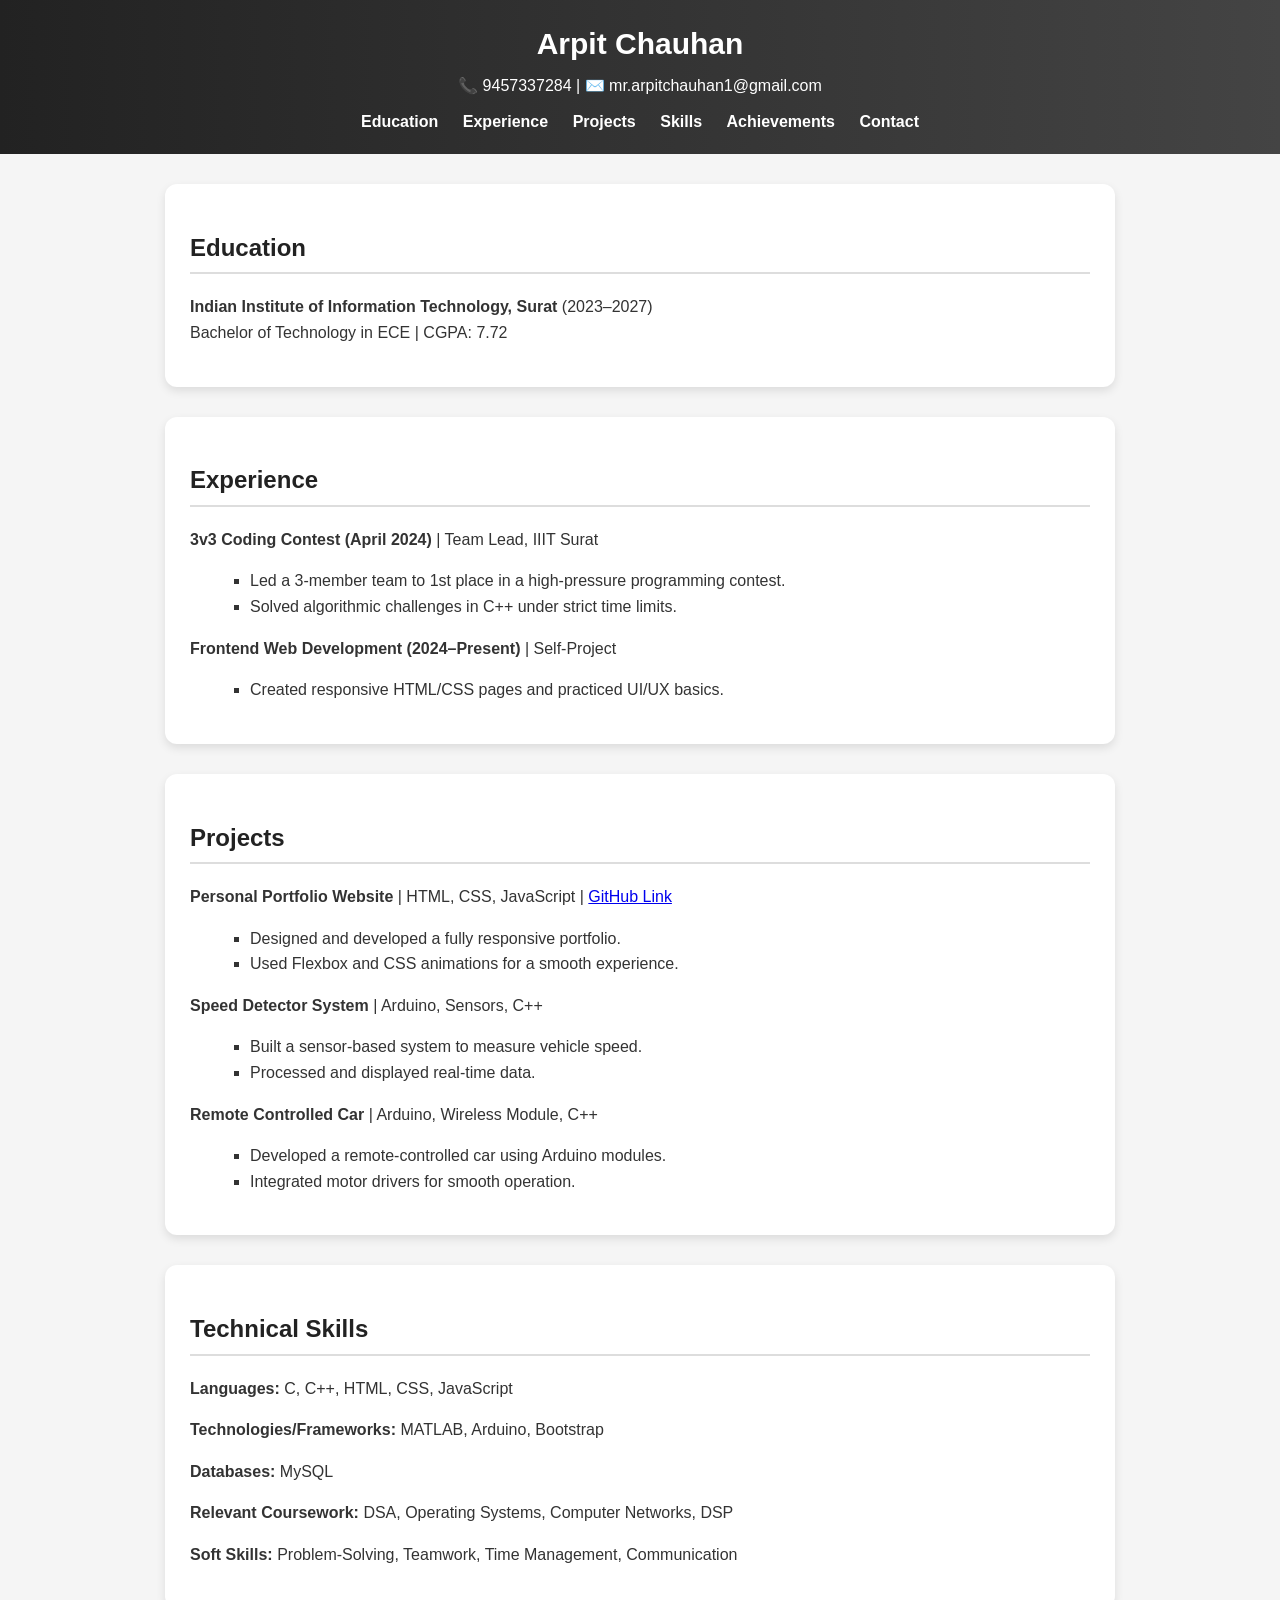
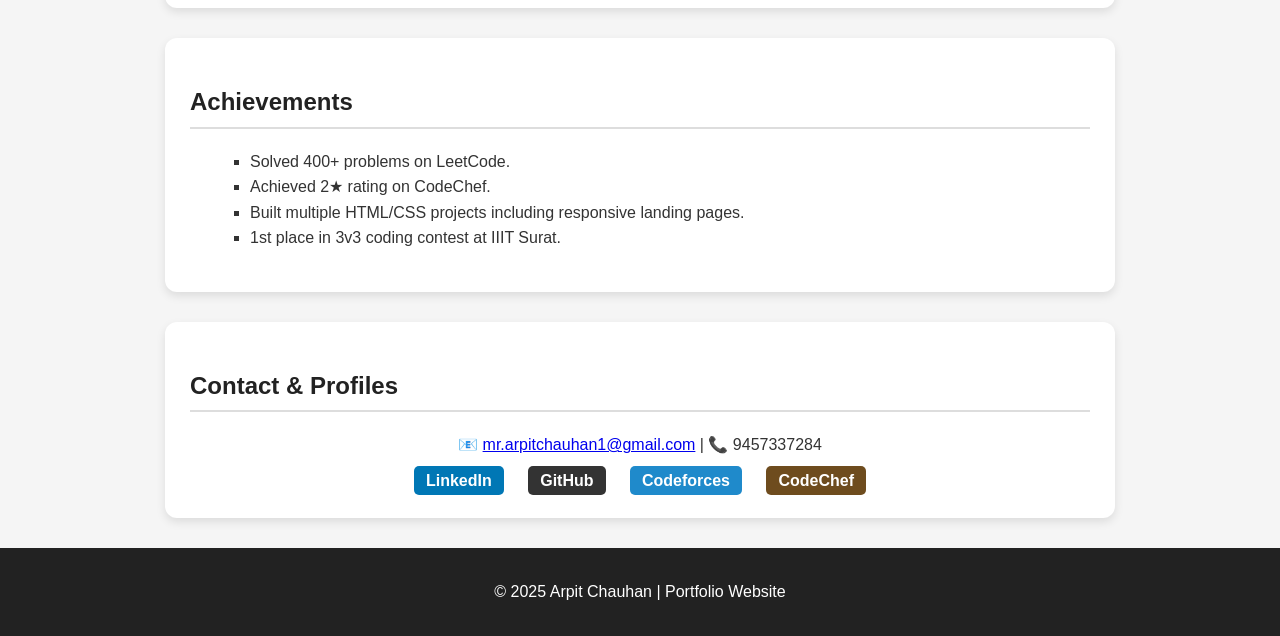
==== index.html @ c961c30a "Update and rename port.htm to index.html" ====
<!DOCTYPE html>
<html lang="en">
<head>
  <meta charset="UTF-8" />
  <meta name="viewport" content="width=device-width, initial-scale=1.0" />
  <title>Arpit Chauhan | Portfolio</title>
  <style>
    /* General */
    body {
      font-family: "Segoe UI", Arial, sans-serif;
      margin: 0;
      line-height: 1.6;
      background: #f5f5f5;
      color: #333;
      scroll-behavior: smooth;
    }
    h1, h2 {
      font-weight: bold;
    }

    /* Header */
    header {
      background: linear-gradient(90deg, #222, #444);
      color: #fff;
      padding: 20px;
      text-align: center;
      position: sticky;
      top: 0;
      z-index: 1000;
    }
    header h1 {
      margin: 0;
      font-size: 30px;
      animation: fadeInDown 1s ease-in-out;
    }
    header p {
      margin: 5px 0;
    }
    nav {
      margin-top: 10px;
    }
    nav a {
      color: #fff;
      margin: 0 10px;
      text-decoration: none;
      font-weight: bold;
      transition: color 0.3s, transform 0.3s;
    }
    nav a:hover {
      color: #ffd700;
      transform: scale(1.1);
    }

    /* Sections */
    section {
      max-width: 900px;
      margin: 30px auto;
      padding: 25px;
      background: #fff;
      border-radius: 12px;
      box-shadow: 0 4px 10px rgba(0,0,0,0.1);
      opacity: 0;
      transform: translateY(30px);
      animation: fadeUp 0.8s ease forwards;
    }
    section:nth-of-type(2) { animation-delay: 0.2s; }
    section:nth-of-type(3) { animation-delay: 0.4s; }
    section:nth-of-type(4) { animation-delay: 0.6s; }
    section:nth-of-type(5) { animation-delay: 0.8s; }
    section:nth-of-type(6) { animation-delay: 1s; }

    h2 {
      color: #222;
      border-bottom: 2px solid #ddd;
      padding-bottom: 5px;
    }
    ul {
      list-style-type: square;
      margin-left: 20px;
    }

    /* Contact & Social Links */
    .contact, .social {
      text-align: center;
      margin-top: 10px;
    }
    .social a {
      margin: 0 10px;
      padding: 6px 12px;
      color: #fff;
      background: #0077b5;
      border-radius: 5px;
      text-decoration: none;
      font-weight: bold;
      transition: background 0.3s, transform 0.3s;
    }
    .social a:hover {
      background: #005582;
      transform: scale(1.05);
    }
    .social a.github { background: #333; }
    .social a.github:hover { background: #000; }
    .social a.codeforces { background: #1f8acb; }
    .social a.codeforces:hover { background: #0d5c87; }
    .social a.codechef { background: #6e4c1e; }
    .social a.codechef:hover { background: #4b2f0f; }

    /* Footer */
    footer {
      text-align: center;
      padding: 15px;
      background: #222;
      color: #fff;
      margin-top: 30px;
    }

    /* Animations */
    @keyframes fadeInDown {
      from { opacity: 0; transform: translateY(-30px); }
      to { opacity: 1; transform: translateY(0); }
    }
    @keyframes fadeUp {
      to { opacity: 1; transform: translateY(0); }
    }
  </style>
</head>
<body>

  <header>
    <h1>Arpit Chauhan</h1>
    <p>📞 9457337284 | ✉️ mr.arpitchauhan1@gmail.com</p>
    <nav>
      <a href="#education">Education</a>
      <a href="#experience">Experience</a>
      <a href="#projects">Projects</a>
      <a href="#skills">Skills</a>
      <a href="#achievements">Achievements</a>
      <a href="#contact">Contact</a>
    </nav>
  </header>

  <section id="education">
    <h2>Education</h2>
    <p><b>Indian Institute of Information Technology, Surat</b> (2023–2027)<br>
    Bachelor of Technology in ECE | CGPA: 7.72</p>
  </section>

  <section id="experience">
    <h2>Experience</h2>
    <p><b>3v3 Coding Contest (April 2024)</b> | Team Lead, IIIT Surat</p>
    <ul>
      <li>Led a 3-member team to 1st place in a high-pressure programming contest.</li>
      <li>Solved algorithmic challenges in C++ under strict time limits.</li>
    </ul>
    <p><b>Frontend Web Development (2024–Present)</b> | Self-Project</p>
    <ul>
      <li>Created responsive HTML/CSS pages and practiced UI/UX basics.</li>
    </ul>
  </section>

  <section id="projects">
    <h2>Projects</h2>
    <p><b>Personal Portfolio Website</b> | HTML, CSS, JavaScript | <a href="https://github.com/arpitchauhan19" target="_blank">GitHub Link</a></p>
    <ul>
      <li>Designed and developed a fully responsive portfolio.</li>
      <li>Used Flexbox and CSS animations for a smooth experience.</li>
    </ul>

    <p><b>Speed Detector System</b> | Arduino, Sensors, C++</p>
    <ul>
      <li>Built a sensor-based system to measure vehicle speed.</li>
      <li>Processed and displayed real-time data.</li>
    </ul>

    <p><b>Remote Controlled Car</b> | Arduino, Wireless Module, C++</p>
    <ul>
      <li>Developed a remote-controlled car using Arduino modules.</li>
      <li>Integrated motor drivers for smooth operation.</li>
    </ul>
  </section>

  <section id="skills">
    <h2>Technical Skills</h2>
    <p><b>Languages:</b> C, C++, HTML, CSS, JavaScript</p>
    <p><b>Technologies/Frameworks:</b> MATLAB, Arduino, Bootstrap</p>
    <p><b>Databases:</b> MySQL</p>
    <p><b>Relevant Coursework:</b> DSA, Operating Systems, Computer Networks, DSP</p>
    <p><b>Soft Skills:</b> Problem-Solving, Teamwork, Time Management, Communication</p>
  </section>

  <section id="achievements">
    <h2>Achievements</h2>
    <ul>
      <li>Solved 400+ problems on LeetCode.</li>
      <li>Achieved 2★ rating on CodeChef.</li>
      <li>Built multiple HTML/CSS projects including responsive landing pages.</li>
      <li>1st place in 3v3 coding contest at IIIT Surat.</li>
    </ul>
  </section>

  <section id="contact">
    <h2>Contact & Profiles</h2>
    <div class="contact">
      📧 <a href="mailto:mr.arpitchauhan1@gmail.com">mr.arpitchauhan1@gmail.com</a> | 📞 9457337284
    </div>
    <div class="social">
      <a href="https://www.linkedin.com/in/arpit-chauhan-0010152a1/" target="_blank">LinkedIn</a>
      <a href="https://github.com/arpitchauhan19" class="github" target="_blank">GitHub</a>
      <a href="https://codeforces.com/profile/Chauhan22" class="codeforces" target="_blank">Codeforces</a>
      <a href="https://www.codechef.com/users/mrarpitchauhan" class="codechef" target="_blank">CodeChef</a>
    </div>
  </section>

  <footer>
    <p>© 2025 Arpit Chauhan | Portfolio Website</p>
  </footer>

</body>
</html>
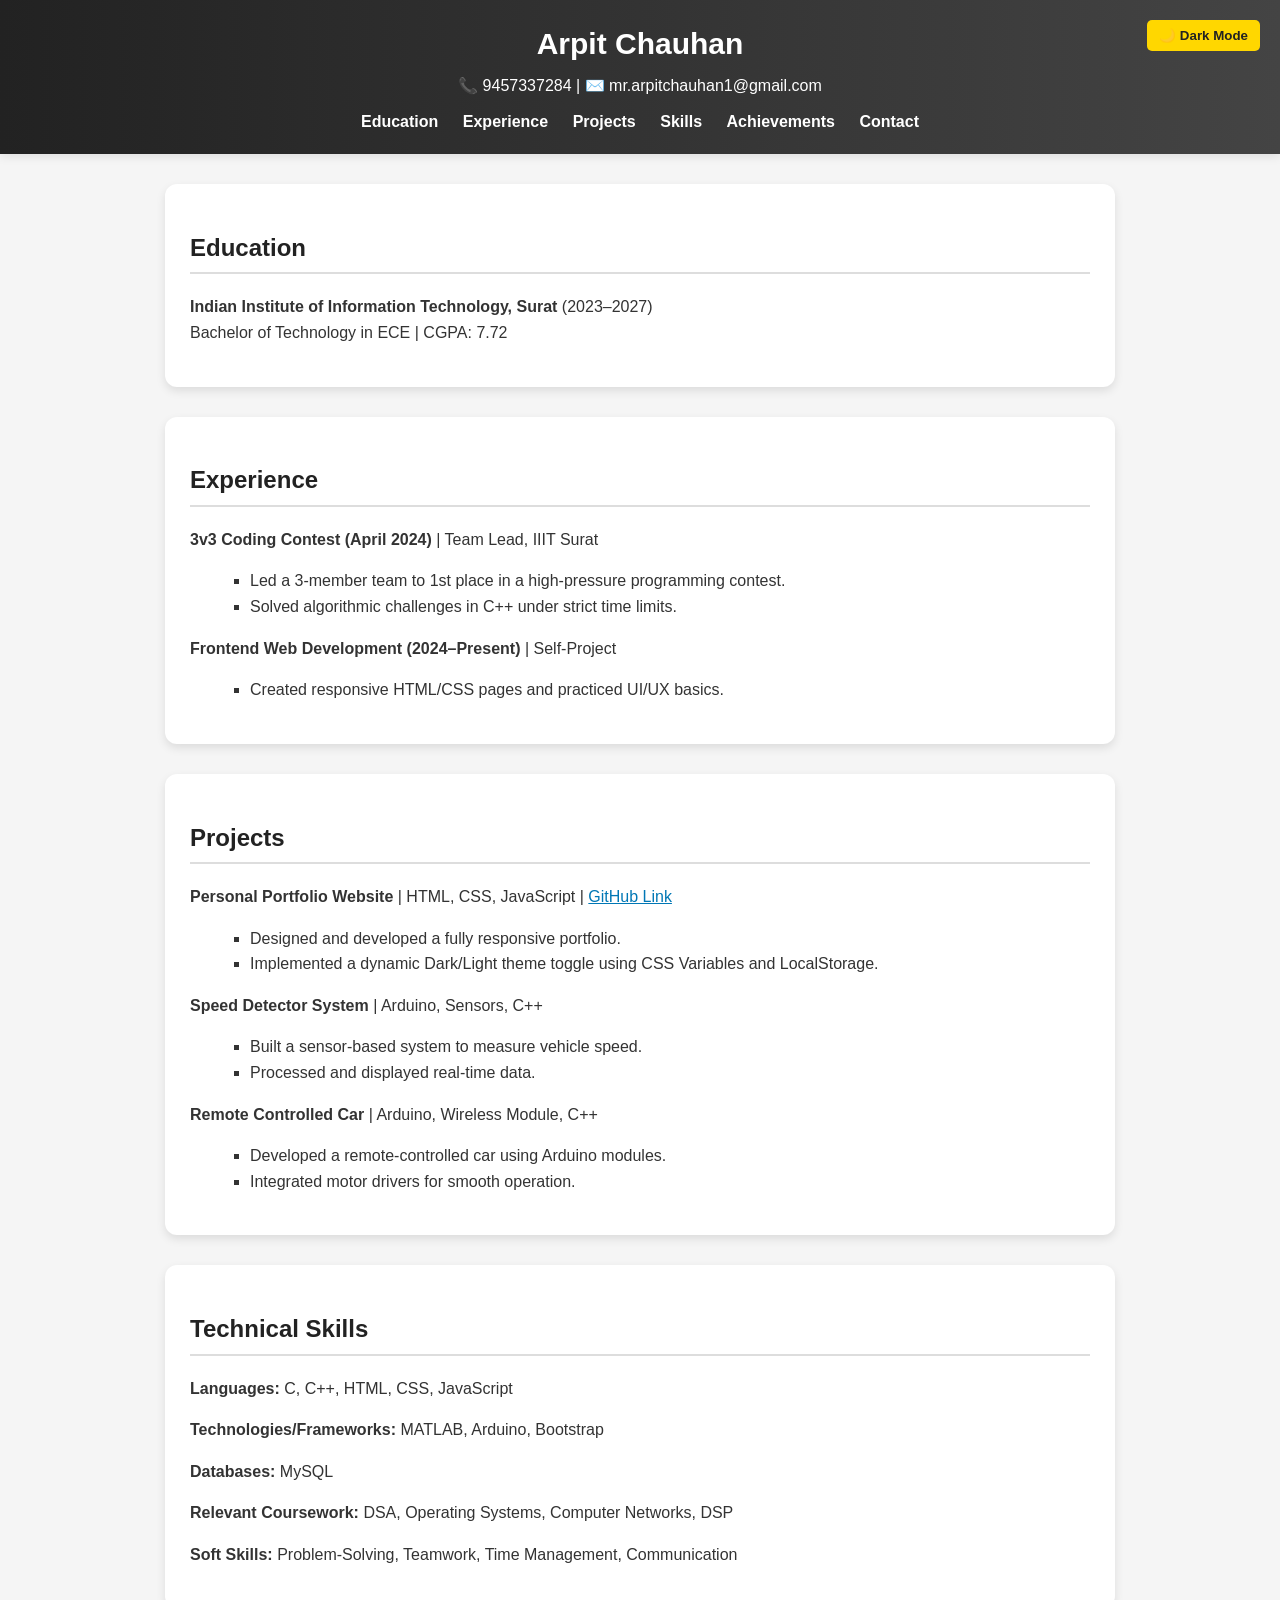
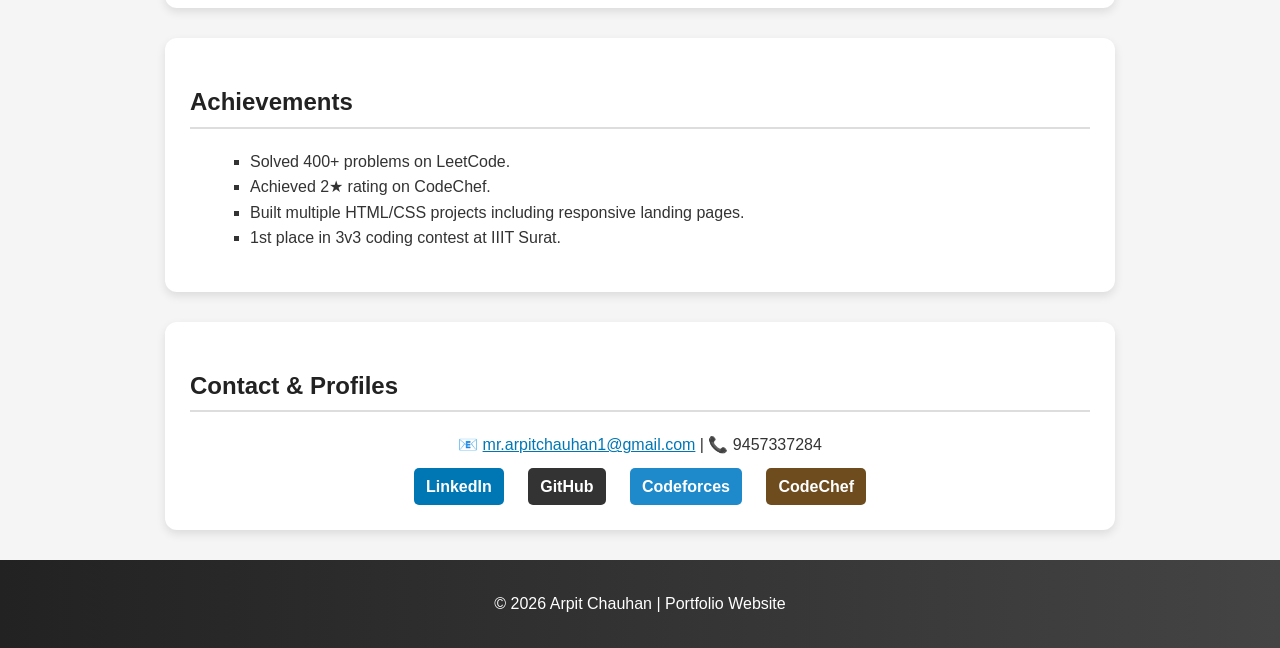
==== commit 923f597c: "Implement theme toggling with dark mode support Added CSS variables for theme toggling and implement" ====
--- a/index.html
+++ b/index.html
@@ -5,14 +5,40 @@
   <meta name="viewport" content="width=device-width, initial-scale=1.0" />
   <title>Arpit Chauhan | Portfolio</title>
   <style>
+    /* CSS Variables for Theme Toggling */
+    :root {
+      --bg-color: #f5f5f5;
+      --text-color: #333;
+      --section-bg: #fff;
+      --header-bg: linear-gradient(90deg, #222, #444);
+      --header-text: #fff;
+      --heading-color: #222;
+      --border-color: #ddd;
+      --shadow-color: rgba(0,0,0,0.1);
+      --link-hover: #ffd700;
+    }
+
+    /* Dark Mode Variables */
+    body.dark-mode {
+      --bg-color: #121212;
+      --text-color: #e0e0e0;
+      --section-bg: #1e1e1e;
+      --header-bg: linear-gradient(90deg, #111, #222);
+      --heading-color: #ffffff;
+      --border-color: #444;
+      --shadow-color: rgba(0,0,0,0.5);
+      --link-hover: #4da6ff;
+    }
+
     /* General */
     body {
       font-family: "Segoe UI", Arial, sans-serif;
       margin: 0;
       line-height: 1.6;
-      background: #f5f5f5;
-      color: #333;
+      background: var(--bg-color);
+      color: var(--text-color);
       scroll-behavior: smooth;
+      transition: background 0.3s ease, color 0.3s ease;
     }
     h1, h2 {
       font-weight: bold;
@@ -20,13 +46,14 @@
 
     /* Header */
     header {
-      background: linear-gradient(90deg, #222, #444);
-      color: #fff;
+      background: var(--header-bg);
+      color: var(--header-text);
       padding: 20px;
       text-align: center;
       position: sticky;
       top: 0;
       z-index: 1000;
+      box-shadow: 0 2px 10px var(--shadow-color);
     }
     header h1 {
       margin: 0;
@@ -36,19 +63,43 @@
     header p {
       margin: 5px 0;
     }
+    
+    /* Theme Toggle Button */
+    #theme-toggle {
+      position: absolute;
+      top: 20px;
+      right: 20px;
+      padding: 8px 12px;
+      cursor: pointer;
+      border-radius: 5px;
+      border: none;
+      background: #ffd700;
+      color: #222;
+      font-weight: bold;
+      transition: transform 0.2s;
+    }
+    #theme-toggle:hover {
+      transform: scale(1.05);
+    }
+    body.dark-mode #theme-toggle {
+      background: #4da6ff;
+      color: #121212;
+    }
+
     nav {
       margin-top: 10px;
     }
     nav a {
-      color: #fff;
+      color: var(--header-text);
       margin: 0 10px;
       text-decoration: none;
       font-weight: bold;
       transition: color 0.3s, transform 0.3s;
     }
     nav a:hover {
-      color: #ffd700;
+      color: var(--link-hover);
       transform: scale(1.1);
+      display: inline-block;
     }
 
     /* Sections */
@@ -56,27 +107,36 @@
       max-width: 900px;
       margin: 30px auto;
       padding: 25px;
-      background: #fff;
+      background: var(--section-bg);
       border-radius: 12px;
-      box-shadow: 0 4px 10px rgba(0,0,0,0.1);
+      box-shadow: 0 4px 10px var(--shadow-color);
       opacity: 0;
       transform: translateY(30px);
       animation: fadeUp 0.8s ease forwards;
-    }
+      transition: background 0.3s ease, box-shadow 0.3s ease;
+    }
+    section:nth-of-type(1) { animation-delay: 0.1s; }
     section:nth-of-type(2) { animation-delay: 0.2s; }
-    section:nth-of-type(3) { animation-delay: 0.4s; }
-    section:nth-of-type(4) { animation-delay: 0.6s; }
-    section:nth-of-type(5) { animation-delay: 0.8s; }
-    section:nth-of-type(6) { animation-delay: 1s; }
+    section:nth-of-type(3) { animation-delay: 0.3s; }
+    section:nth-of-type(4) { animation-delay: 0.4s; }
+    section:nth-of-type(5) { animation-delay: 0.5s; }
+    section:nth-of-type(6) { animation-delay: 0.6s; }
 
     h2 {
-      color: #222;
-      border-bottom: 2px solid #ddd;
+      color: var(--heading-color);
+      border-bottom: 2px solid var(--border-color);
       padding-bottom: 5px;
+      transition: color 0.3s ease, border-color 0.3s ease;
     }
     ul {
       list-style-type: square;
       margin-left: 20px;
+    }
+    a {
+      color: #0077b5;
+    }
+    body.dark-mode a {
+      color: #4da6ff;
     }
 
     /* Contact & Social Links */
@@ -87,12 +147,13 @@
     .social a {
       margin: 0 10px;
       padding: 6px 12px;
-      color: #fff;
+      color: #fff !important;
       background: #0077b5;
       border-radius: 5px;
       text-decoration: none;
       font-weight: bold;
       transition: background 0.3s, transform 0.3s;
+      display: inline-block;
     }
     .social a:hover {
       background: #005582;
@@ -109,8 +170,8 @@
     footer {
       text-align: center;
       padding: 15px;
-      background: #222;
-      color: #fff;
+      background: var(--header-bg);
+      color: var(--header-text);
       margin-top: 30px;
     }
 
@@ -127,6 +188,7 @@
 <body>
 
   <header>
+    <button id="theme-toggle">🌙 Dark Mode</button>
     <h1>Arpit Chauhan</h1>
     <p>📞 9457337284 | ✉️ mr.arpitchauhan1@gmail.com</p>
     <nav>
@@ -163,7 +225,7 @@
     <p><b>Personal Portfolio Website</b> | HTML, CSS, JavaScript | <a href="https://github.com/arpitchauhan19" target="_blank">GitHub Link</a></p>
     <ul>
       <li>Designed and developed a fully responsive portfolio.</li>
-      <li>Used Flexbox and CSS animations for a smooth experience.</li>
+      <li>Implemented a dynamic Dark/Light theme toggle using CSS Variables and LocalStorage.</li>
     </ul>
 
     <p><b>Speed Detector System</b> | Arduino, Sensors, C++</p>
@@ -212,8 +274,32 @@
   </section>
 
   <footer>
-    <p>© 2025 Arpit Chauhan | Portfolio Website</p>
+    <p>© 2026 Arpit Chauhan | Portfolio Website</p>
   </footer>
+
+  <script>
+    const toggleBtn = document.getElementById('theme-toggle');
+    const body = document.body;
+
+    // Check if the user previously chose dark mode
+    if(localStorage.getItem('theme') === 'dark') {
+      body.classList.add('dark-mode');
+      toggleBtn.textContent = '☀️ Light Mode';
+    }
+
+    // Toggle theme on click
+    toggleBtn.addEventListener('click', () => {
+      body.classList.toggle('dark-mode');
+      
+      if (body.classList.contains('dark-mode')) {
+        localStorage.setItem('theme', 'dark');
+        toggleBtn.textContent = '☀️ Light Mode';
+      } else {
+        localStorage.setItem('theme', 'light');
+        toggleBtn.textContent = '🌙 Dark Mode';
+      }
+    });
+  </script>
 
 </body>
 </html>
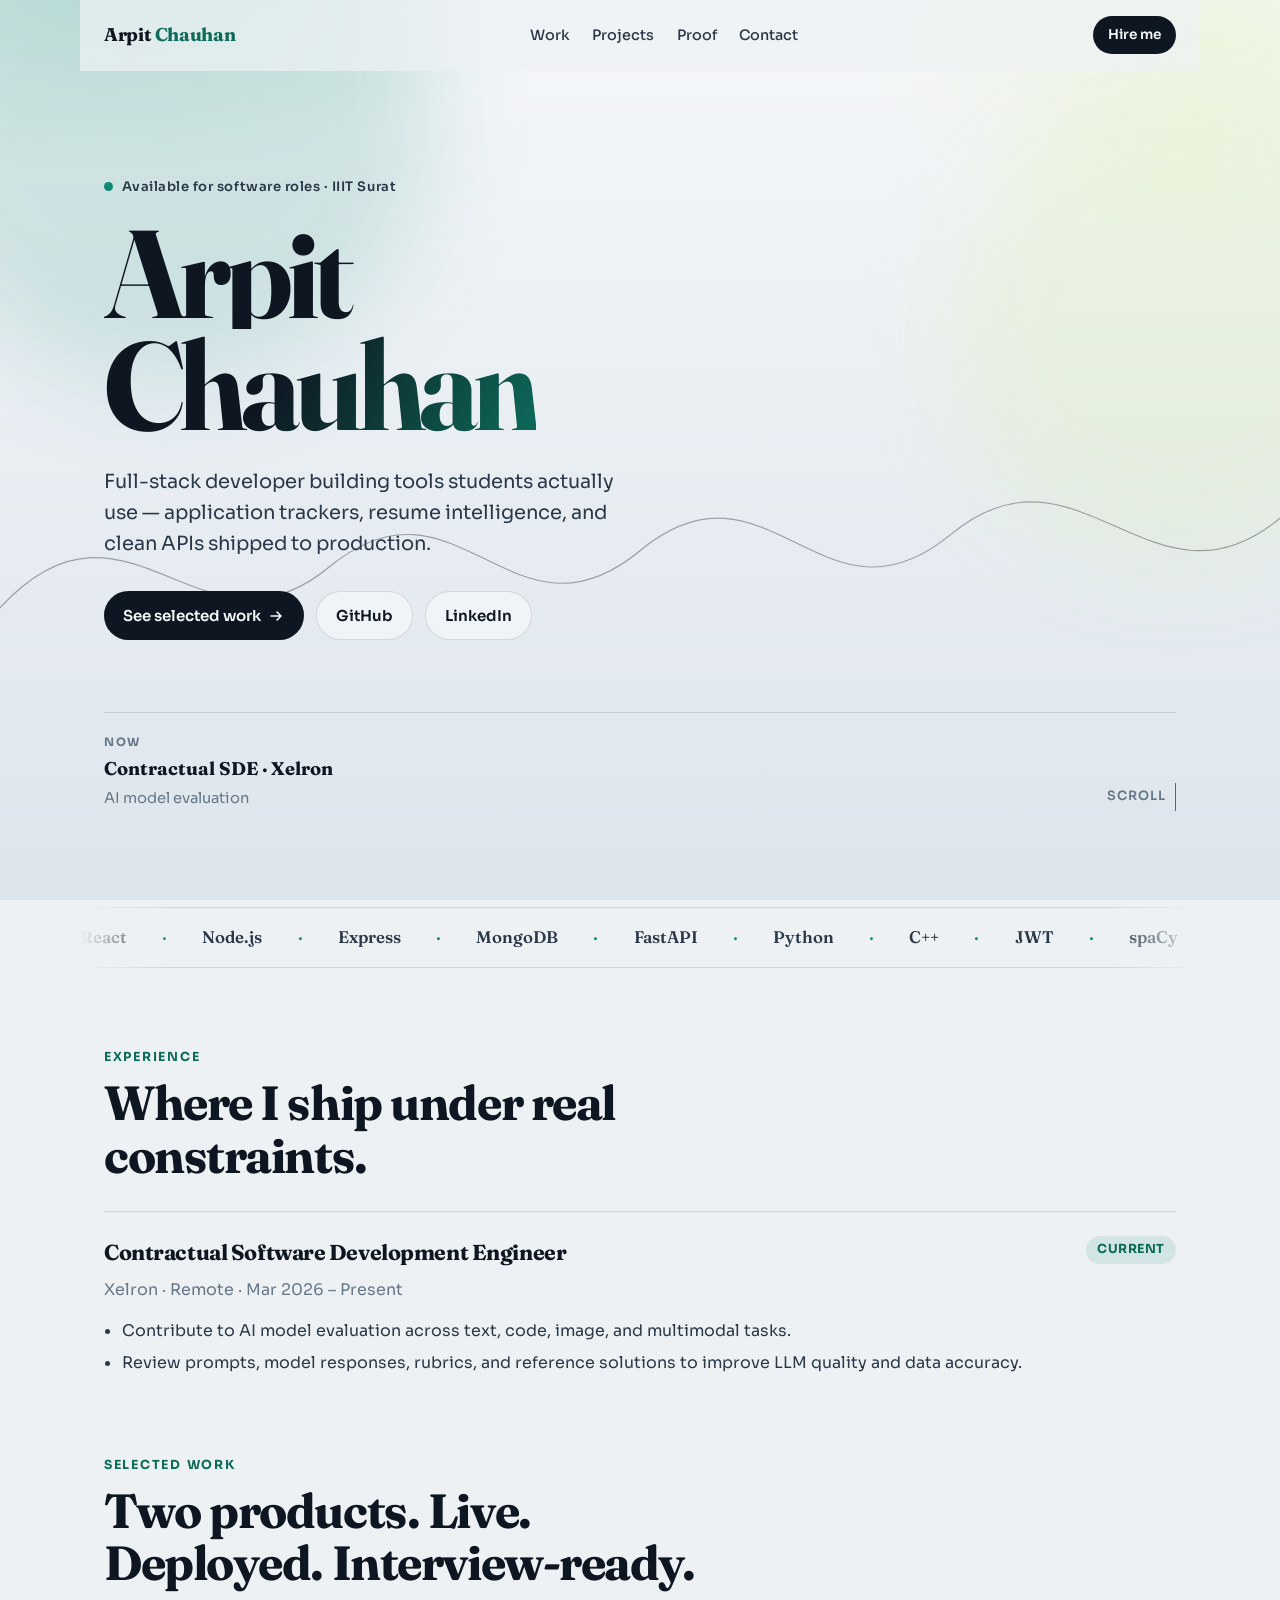
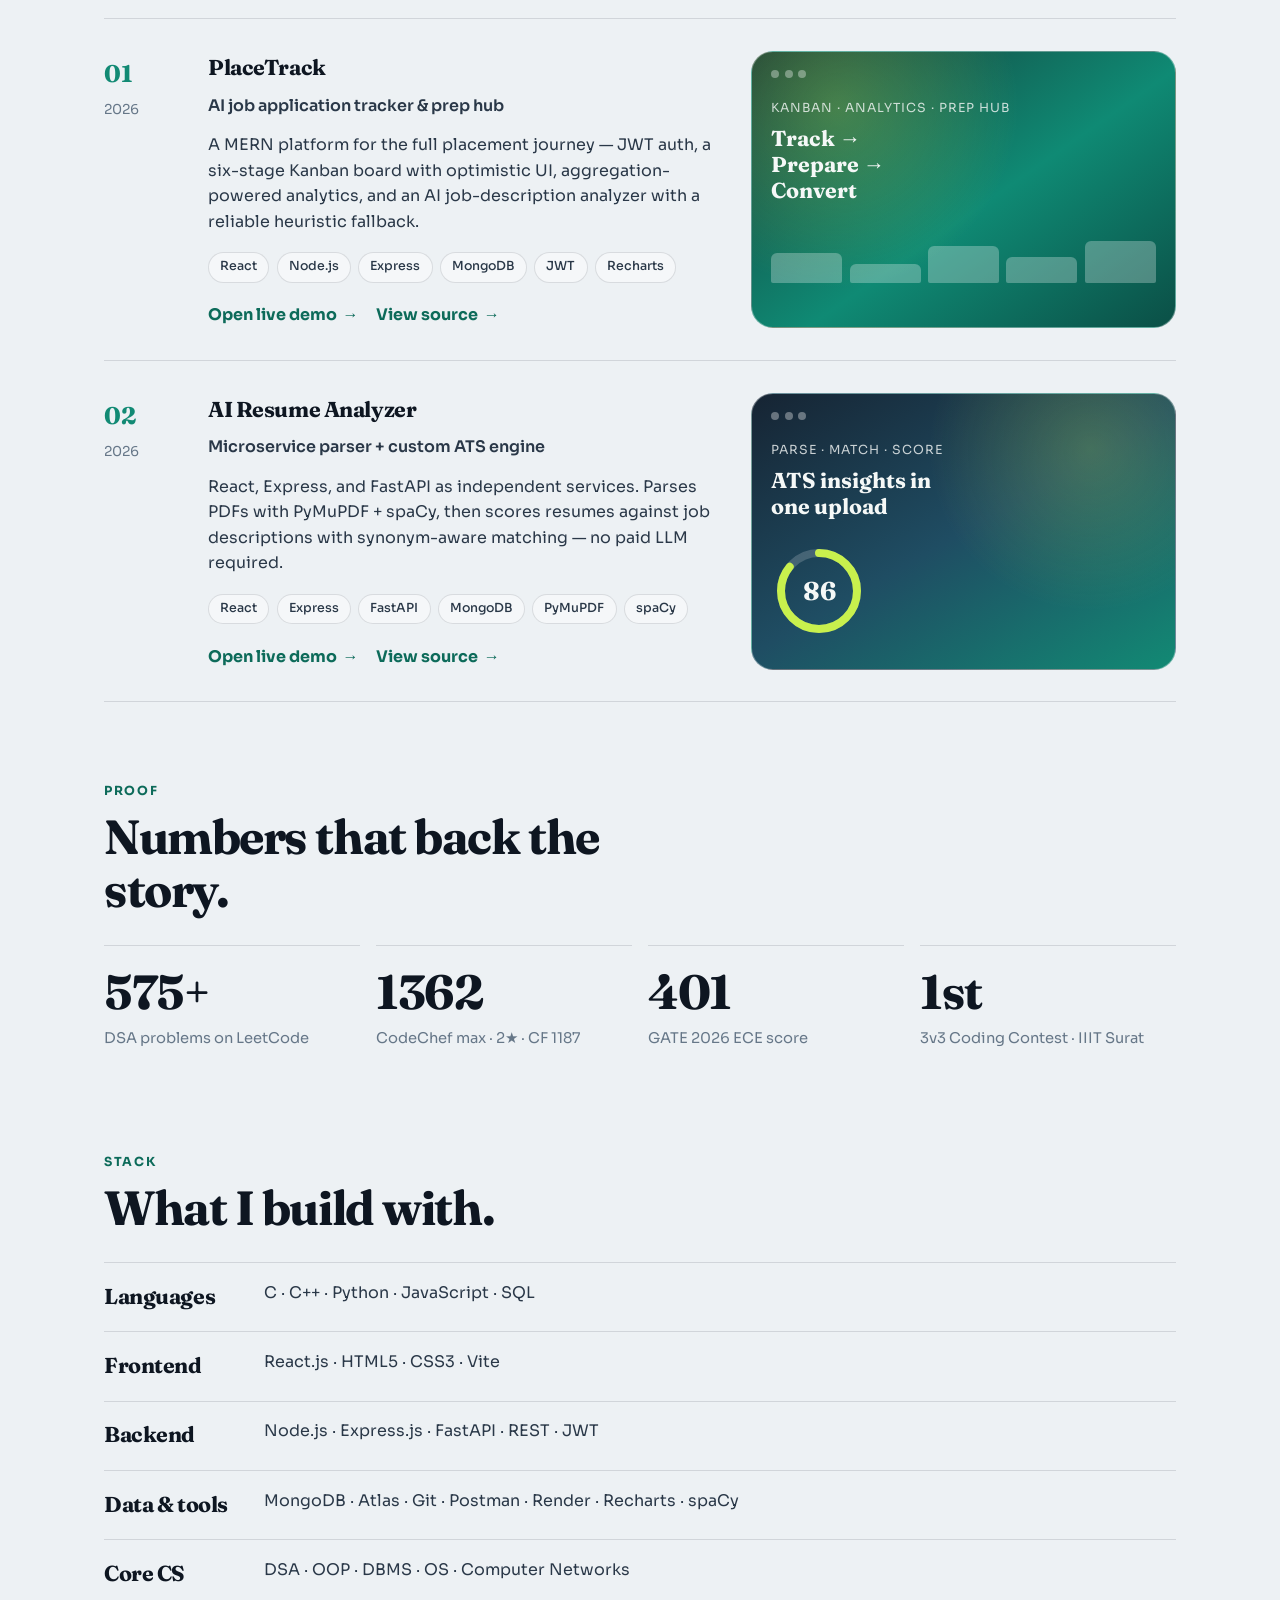
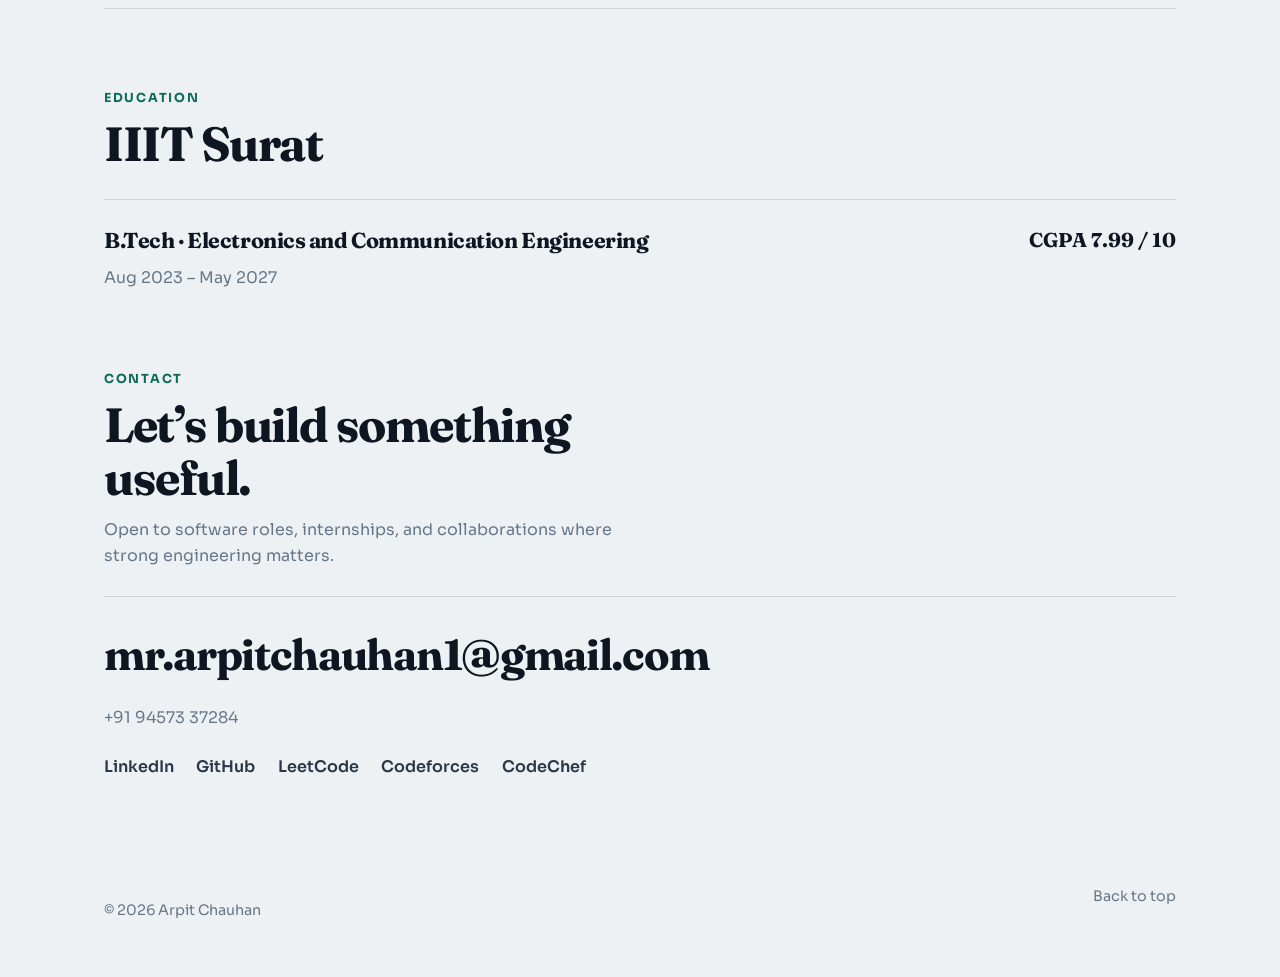
==== commit 175cd2c1: "Rebuild portfolio into a placement-ready site. Feature current projects, Xelron experience, and a st" ====
--- a/index.html
+++ b/index.html
@@ -3,303 +3,291 @@
 <head>
   <meta charset="UTF-8" />
   <meta name="viewport" content="width=device-width, initial-scale=1.0" />
+  <meta name="description" content="Arpit Chauhan — full-stack developer at IIIT Surat. Building placement tools, resume intelligence, and production MERN apps." />
+  <meta name="author" content="Arpit Chauhan" />
+  <meta property="og:title" content="Arpit Chauhan | Portfolio" />
+  <meta property="og:description" content="Full-stack developer · IIIT Surat · PlaceTrack · AI Resume Analyzer" />
+  <meta property="og:type" content="website" />
   <title>Arpit Chauhan | Portfolio</title>
-  <style>
-    /* CSS Variables for Theme Toggling */
-    :root {
-      --bg-color: #f5f5f5;
-      --text-color: #333;
-      --section-bg: #fff;
-      --header-bg: linear-gradient(90deg, #222, #444);
-      --header-text: #fff;
-      --heading-color: #222;
-      --border-color: #ddd;
-      --shadow-color: rgba(0,0,0,0.1);
-      --link-hover: #ffd700;
-    }
-
-    /* Dark Mode Variables */
-    body.dark-mode {
-      --bg-color: #121212;
-      --text-color: #e0e0e0;
-      --section-bg: #1e1e1e;
-      --header-bg: linear-gradient(90deg, #111, #222);
-      --heading-color: #ffffff;
-      --border-color: #444;
-      --shadow-color: rgba(0,0,0,0.5);
-      --link-hover: #4da6ff;
-    }
-
-    /* General */
-    body {
-      font-family: "Segoe UI", Arial, sans-serif;
-      margin: 0;
-      line-height: 1.6;
-      background: var(--bg-color);
-      color: var(--text-color);
-      scroll-behavior: smooth;
-      transition: background 0.3s ease, color 0.3s ease;
-    }
-    h1, h2 {
-      font-weight: bold;
-    }
-
-    /* Header */
-    header {
-      background: var(--header-bg);
-      color: var(--header-text);
-      padding: 20px;
-      text-align: center;
-      position: sticky;
-      top: 0;
-      z-index: 1000;
-      box-shadow: 0 2px 10px var(--shadow-color);
-    }
-    header h1 {
-      margin: 0;
-      font-size: 30px;
-      animation: fadeInDown 1s ease-in-out;
-    }
-    header p {
-      margin: 5px 0;
-    }
-    
-    /* Theme Toggle Button */
-    #theme-toggle {
-      position: absolute;
-      top: 20px;
-      right: 20px;
-      padding: 8px 12px;
-      cursor: pointer;
-      border-radius: 5px;
-      border: none;
-      background: #ffd700;
-      color: #222;
-      font-weight: bold;
-      transition: transform 0.2s;
-    }
-    #theme-toggle:hover {
-      transform: scale(1.05);
-    }
-    body.dark-mode #theme-toggle {
-      background: #4da6ff;
-      color: #121212;
-    }
-
-    nav {
-      margin-top: 10px;
-    }
-    nav a {
-      color: var(--header-text);
-      margin: 0 10px;
-      text-decoration: none;
-      font-weight: bold;
-      transition: color 0.3s, transform 0.3s;
-    }
-    nav a:hover {
-      color: var(--link-hover);
-      transform: scale(1.1);
-      display: inline-block;
-    }
-
-    /* Sections */
-    section {
-      max-width: 900px;
-      margin: 30px auto;
-      padding: 25px;
-      background: var(--section-bg);
-      border-radius: 12px;
-      box-shadow: 0 4px 10px var(--shadow-color);
-      opacity: 0;
-      transform: translateY(30px);
-      animation: fadeUp 0.8s ease forwards;
-      transition: background 0.3s ease, box-shadow 0.3s ease;
-    }
-    section:nth-of-type(1) { animation-delay: 0.1s; }
-    section:nth-of-type(2) { animation-delay: 0.2s; }
-    section:nth-of-type(3) { animation-delay: 0.3s; }
-    section:nth-of-type(4) { animation-delay: 0.4s; }
-    section:nth-of-type(5) { animation-delay: 0.5s; }
-    section:nth-of-type(6) { animation-delay: 0.6s; }
-
-    h2 {
-      color: var(--heading-color);
-      border-bottom: 2px solid var(--border-color);
-      padding-bottom: 5px;
-      transition: color 0.3s ease, border-color 0.3s ease;
-    }
-    ul {
-      list-style-type: square;
-      margin-left: 20px;
-    }
-    a {
-      color: #0077b5;
-    }
-    body.dark-mode a {
-      color: #4da6ff;
-    }
-
-    /* Contact & Social Links */
-    .contact, .social {
-      text-align: center;
-      margin-top: 10px;
-    }
-    .social a {
-      margin: 0 10px;
-      padding: 6px 12px;
-      color: #fff !important;
-      background: #0077b5;
-      border-radius: 5px;
-      text-decoration: none;
-      font-weight: bold;
-      transition: background 0.3s, transform 0.3s;
-      display: inline-block;
-    }
-    .social a:hover {
-      background: #005582;
-      transform: scale(1.05);
-    }
-    .social a.github { background: #333; }
-    .social a.github:hover { background: #000; }
-    .social a.codeforces { background: #1f8acb; }
-    .social a.codeforces:hover { background: #0d5c87; }
-    .social a.codechef { background: #6e4c1e; }
-    .social a.codechef:hover { background: #4b2f0f; }
-
-    /* Footer */
-    footer {
-      text-align: center;
-      padding: 15px;
-      background: var(--header-bg);
-      color: var(--header-text);
-      margin-top: 30px;
-    }
-
-    /* Animations */
-    @keyframes fadeInDown {
-      from { opacity: 0; transform: translateY(-30px); }
-      to { opacity: 1; transform: translateY(0); }
-    }
-    @keyframes fadeUp {
-      to { opacity: 1; transform: translateY(0); }
-    }
-  </style>
+  <link rel="icon" href="favicon.svg" type="image/svg+xml" />
+  <link rel="preconnect" href="https://fonts.googleapis.com" />
+  <link rel="preconnect" href="https://fonts.gstatic.com" crossorigin />
+  <link href="https://fonts.googleapis.com/css2?family=Fraunces:opsz,wght@9..144,600;9..144,700&family=Sora:wght@400;500;600;700&display=swap" rel="stylesheet" />
+  <link rel="stylesheet" href="styles.css" />
 </head>
 <body>
-
-  <header>
-    <button id="theme-toggle">🌙 Dark Mode</button>
-    <h1>Arpit Chauhan</h1>
-    <p>📞 9457337284 | ✉️ mr.arpitchauhan1@gmail.com</p>
-    <nav>
-      <a href="#education">Education</a>
-      <a href="#experience">Experience</a>
+  <div class="progress" aria-hidden="true"><span class="progress-bar"></span></div>
+
+  <div class="atmosphere" aria-hidden="true">
+    <div class="orb orb-a"></div>
+    <div class="orb orb-b"></div>
+    <svg class="signal" viewBox="0 0 1400 420" preserveAspectRatio="none">
+      <path class="signal-path" d="M0,260 C140,90 220,340 360,210 C500,80 560,320 700,190 C840,60 900,300 1040,170 C1180,40 1260,280 1400,150" />
+    </svg>
+  </div>
+
+  <header class="site-header">
+    <a class="logo" href="#top" aria-label="Arpit Chauhan home">
+      Arpit <span>Chauhan</span>
+    </a>
+    <nav class="nav" aria-label="Primary">
+      <a href="#work">Work</a>
       <a href="#projects">Projects</a>
-      <a href="#skills">Skills</a>
-      <a href="#achievements">Achievements</a>
+      <a href="#proof">Proof</a>
       <a href="#contact">Contact</a>
     </nav>
+    <div class="header-right">
+      <a class="nav-cta" href="mailto:mr.arpitchauhan1@gmail.com">Hire me</a>
+      <button class="menu-toggle" type="button" aria-expanded="false" aria-controls="mobile-nav" aria-label="Open menu">
+        <span></span><span></span>
+      </button>
+    </div>
   </header>
 
-  <section id="education">
-    <h2>Education</h2>
-    <p><b>Indian Institute of Information Technology, Surat</b> (2023–2027)<br>
-    Bachelor of Technology in ECE | CGPA: 7.72</p>
-  </section>
-
-  <section id="experience">
-    <h2>Experience</h2>
-    <p><b>3v3 Coding Contest (April 2024)</b> | Team Lead, IIIT Surat</p>
-    <ul>
-      <li>Led a 3-member team to 1st place in a high-pressure programming contest.</li>
-      <li>Solved algorithmic challenges in C++ under strict time limits.</li>
-    </ul>
-    <p><b>Frontend Web Development (2024–Present)</b> | Self-Project</p>
-    <ul>
-      <li>Created responsive HTML/CSS pages and practiced UI/UX basics.</li>
-    </ul>
-  </section>
-
-  <section id="projects">
-    <h2>Projects</h2>
-    <p><b>Personal Portfolio Website</b> | HTML, CSS, JavaScript | <a href="https://github.com/arpitchauhan19" target="_blank">GitHub Link</a></p>
-    <ul>
-      <li>Designed and developed a fully responsive portfolio.</li>
-      <li>Implemented a dynamic Dark/Light theme toggle using CSS Variables and LocalStorage.</li>
-    </ul>
-
-    <p><b>Speed Detector System</b> | Arduino, Sensors, C++</p>
-    <ul>
-      <li>Built a sensor-based system to measure vehicle speed.</li>
-      <li>Processed and displayed real-time data.</li>
-    </ul>
-
-    <p><b>Remote Controlled Car</b> | Arduino, Wireless Module, C++</p>
-    <ul>
-      <li>Developed a remote-controlled car using Arduino modules.</li>
-      <li>Integrated motor drivers for smooth operation.</li>
-    </ul>
-  </section>
-
-  <section id="skills">
-    <h2>Technical Skills</h2>
-    <p><b>Languages:</b> C, C++, HTML, CSS, JavaScript</p>
-    <p><b>Technologies/Frameworks:</b> MATLAB, Arduino, Bootstrap</p>
-    <p><b>Databases:</b> MySQL</p>
-    <p><b>Relevant Coursework:</b> DSA, Operating Systems, Computer Networks, DSP</p>
-    <p><b>Soft Skills:</b> Problem-Solving, Teamwork, Time Management, Communication</p>
-  </section>
-
-  <section id="achievements">
-    <h2>Achievements</h2>
-    <ul>
-      <li>Solved 400+ problems on LeetCode.</li>
-      <li>Achieved 2★ rating on CodeChef.</li>
-      <li>Built multiple HTML/CSS projects including responsive landing pages.</li>
-      <li>1st place in 3v3 coding contest at IIIT Surat.</li>
-    </ul>
-  </section>
-
-  <section id="contact">
-    <h2>Contact & Profiles</h2>
-    <div class="contact">
-      📧 <a href="mailto:mr.arpitchauhan1@gmail.com">mr.arpitchauhan1@gmail.com</a> | 📞 9457337284
+  <nav id="mobile-nav" class="mobile-nav" hidden>
+    <a href="#work">Work</a>
+    <a href="#projects">Projects</a>
+    <a href="#proof">Proof</a>
+    <a href="#skills">Skills</a>
+    <a href="#contact">Contact</a>
+    <a class="mobile-cta" href="mailto:mr.arpitchauhan1@gmail.com">Hire me</a>
+  </nav>
+
+  <main id="top">
+    <section class="hero">
+      <p class="hero-kicker">
+        <span class="status-dot" aria-hidden="true"></span>
+        Available for software roles · IIIT Surat
+      </p>
+
+      <h1 class="hero-name" aria-label="Arpit Chauhan">
+        <span class="line"><span class="word">Arpit</span></span>
+        <span class="line"><span class="word accent">Chauhan</span></span>
+      </h1>
+
+      <p class="hero-lead">
+        Full-stack developer building tools students actually use —
+        application trackers, resume intelligence, and clean APIs shipped to production.
+      </p>
+
+      <div class="hero-actions">
+        <a class="btn btn-primary" href="#projects">
+          <span>See selected work</span>
+          <svg width="16" height="16" viewBox="0 0 16 16" fill="none" aria-hidden="true">
+            <path d="M3 8h10M9 4l4 4-4 4" stroke="currentColor" stroke-width="1.6" stroke-linecap="round" stroke-linejoin="round"/>
+          </svg>
+        </a>
+        <a class="btn btn-ghost" href="https://github.com/arpitchauhan19" target="_blank" rel="noopener noreferrer">GitHub</a>
+        <a class="btn btn-ghost" href="https://www.linkedin.com/in/arpit-chauhan-0010152a1/" target="_blank" rel="noopener noreferrer">LinkedIn</a>
+      </div>
+
+      <div class="hero-floor">
+        <div class="hero-now">
+          <span>Now</span>
+          <strong>Contractual SDE · Xelron</strong>
+          <em>AI model evaluation</em>
+        </div>
+        <a class="scroll-hint" href="#work" aria-label="Scroll to work">
+          <span>Scroll</span>
+          <i></i>
+        </a>
+      </div>
+    </section>
+
+    <div class="marquee" aria-hidden="true">
+      <div class="marquee-track">
+        <span>React</span><span>Node.js</span><span>Express</span><span>MongoDB</span><span>FastAPI</span><span>Python</span><span>C++</span><span>JWT</span><span>spaCy</span><span>Render</span>
+        <span>React</span><span>Node.js</span><span>Express</span><span>MongoDB</span><span>FastAPI</span><span>Python</span><span>C++</span><span>JWT</span><span>spaCy</span><span>Render</span>
+      </div>
     </div>
-    <div class="social">
-      <a href="https://www.linkedin.com/in/arpit-chauhan-0010152a1/" target="_blank">LinkedIn</a>
-      <a href="https://github.com/arpitchauhan19" class="github" target="_blank">GitHub</a>
-      <a href="https://codeforces.com/profile/Chauhan22" class="codeforces" target="_blank">Codeforces</a>
-      <a href="https://www.codechef.com/users/mrarpitchauhan" class="codechef" target="_blank">CodeChef</a>
-    </div>
-  </section>
-
-  <footer>
-    <p>© 2026 Arpit Chauhan | Portfolio Website</p>
+
+    <section id="work" class="section">
+      <div class="section-head reveal">
+        <p class="eyebrow">Experience</p>
+        <h2>Where I ship under real constraints.</h2>
+      </div>
+      <article class="experience reveal">
+        <div class="experience-top">
+          <div>
+            <h3>Contractual Software Development Engineer</h3>
+            <p class="org">Xelron · Remote · Mar 2026 – Present</p>
+          </div>
+          <span class="badge">Current</span>
+        </div>
+        <ul>
+          <li>Contribute to AI model evaluation across text, code, image, and multimodal tasks.</li>
+          <li>Review prompts, model responses, rubrics, and reference solutions to improve LLM quality and data accuracy.</li>
+        </ul>
+      </article>
+    </section>
+
+    <section id="projects" class="section projects">
+      <div class="section-head reveal">
+        <p class="eyebrow">Selected work</p>
+        <h2>Two products. Live. Deployed. Interview-ready.</h2>
+      </div>
+
+      <article class="project reveal" data-tilt>
+        <div class="project-meta">
+          <span class="project-index">01</span>
+          <span class="project-year">2026</span>
+        </div>
+        <div class="project-main">
+          <h3>PlaceTrack</h3>
+          <p class="project-tagline">AI job application tracker &amp; prep hub</p>
+          <p class="project-desc">
+            A MERN platform for the full placement journey — JWT auth, a six-stage Kanban board with optimistic UI,
+            aggregation-powered analytics, and an AI job-description analyzer with a reliable heuristic fallback.
+          </p>
+          <ul class="tech">
+            <li>React</li>
+            <li>Node.js</li>
+            <li>Express</li>
+            <li>MongoDB</li>
+            <li>JWT</li>
+            <li>Recharts</li>
+          </ul>
+          <div class="project-links">
+            <a class="link-arrow" href="https://placetrack-4xfz.onrender.com" target="_blank" rel="noopener noreferrer">Open live demo</a>
+            <a class="link-arrow" href="https://github.com/arpitchauhan19/placetrack" target="_blank" rel="noopener noreferrer">View source</a>
+          </div>
+        </div>
+        <div class="project-preview" aria-hidden="true">
+          <div class="preview-frame preview-a">
+            <div class="preview-chrome"><i></i><i></i><i></i></div>
+            <span>Kanban · Analytics · Prep Hub</span>
+            <strong>Track → Prepare → Convert</strong>
+            <div class="preview-bars">
+              <span style="--h:62%"></span>
+              <span style="--h:40%"></span>
+              <span style="--h:78%"></span>
+              <span style="--h:54%"></span>
+              <span style="--h:88%"></span>
+            </div>
+          </div>
+        </div>
+      </article>
+
+      <article class="project reveal" data-tilt>
+        <div class="project-meta">
+          <span class="project-index">02</span>
+          <span class="project-year">2026</span>
+        </div>
+        <div class="project-main">
+          <h3>AI Resume Analyzer</h3>
+          <p class="project-tagline">Microservice parser + custom ATS engine</p>
+          <p class="project-desc">
+            React, Express, and FastAPI as independent services. Parses PDFs with PyMuPDF + spaCy,
+            then scores resumes against job descriptions with synonym-aware matching — no paid LLM required.
+          </p>
+          <ul class="tech">
+            <li>React</li>
+            <li>Express</li>
+            <li>FastAPI</li>
+            <li>MongoDB</li>
+            <li>PyMuPDF</li>
+            <li>spaCy</li>
+          </ul>
+          <div class="project-links">
+            <a class="link-arrow" href="https://ai-resume-frontend-fv7v.onrender.com/" target="_blank" rel="noopener noreferrer">Open live demo</a>
+            <a class="link-arrow" href="https://github.com/arpitchauhan19/AI-Resume-Analyzer" target="_blank" rel="noopener noreferrer">View source</a>
+          </div>
+        </div>
+        <div class="project-preview" aria-hidden="true">
+          <div class="preview-frame preview-b">
+            <div class="preview-chrome"><i></i><i></i><i></i></div>
+            <span>Parse · Match · Score</span>
+            <strong>ATS insights in one upload</strong>
+            <div class="score-ring">
+              <svg viewBox="0 0 96 96">
+                <circle cx="48" cy="48" r="38" class="ring-bg"></circle>
+                <circle cx="48" cy="48" r="38" class="ring-fg"></circle>
+              </svg>
+              <em>86</em>
+            </div>
+          </div>
+        </div>
+      </article>
+    </section>
+
+    <section id="proof" class="section">
+      <div class="section-head reveal">
+        <p class="eyebrow">Proof</p>
+        <h2>Numbers that back the story.</h2>
+      </div>
+      <ul class="proof-grid">
+        <li class="reveal">
+          <strong data-count="600" data-suffix="+">0</strong>
+          <span>DSA problems on LeetCode</span>
+        </li>
+        <li class="reveal">
+          <strong data-count="1421">0</strong>
+          <span>CodeChef max · 2★ · CF 1187</span>
+        </li>
+        <li class="reveal">
+          <strong data-count="418">0</strong>
+          <span>GATE 2026 ECE score</span>
+        </li>
+        <li class="reveal">
+          <strong data-count="1" data-suffix="st">0</strong>
+          <span>3v3 Coding Contest · IIIT Surat</span>
+        </li>
+      </ul>
+    </section>
+
+    <section id="skills" class="section">
+      <div class="section-head reveal">
+        <p class="eyebrow">Stack</p>
+        <h2>What I build with.</h2>
+      </div>
+      <div class="skills-rows reveal">
+        <div class="skill-row"><h3>Languages</h3><p>C · C++ · Python · JavaScript · SQL</p></div>
+        <div class="skill-row"><h3>Frontend</h3><p>React.js · HTML5 · CSS3 · Vite</p></div>
+        <div class="skill-row"><h3>Backend</h3><p>Node.js · Express.js · FastAPI · REST · JWT</p></div>
+        <div class="skill-row"><h3>Data &amp; tools</h3><p>MongoDB · Atlas · Git · Postman · Render · Recharts · spaCy</p></div>
+        <div class="skill-row"><h3>Core CS</h3><p>DSA · OOP · DBMS · OS · Computer Networks</p></div>
+      </div>
+    </section>
+
+    <section id="education" class="section">
+      <div class="section-head reveal">
+        <p class="eyebrow">Education</p>
+        <h2>IIIT Surat</h2>
+      </div>
+      <article class="education reveal">
+        <div>
+          <h3>B.Tech · Electronics and Communication Engineering</h3>
+          <p>Aug 2023 – May 2027</p>
+        </div>
+        <strong class="gpa">CGPA 7.99 / 10</strong>
+      </article>
+    </section>
+
+    <section id="contact" class="section contact">
+      <div class="section-head reveal">
+        <p class="eyebrow">Contact</p>
+        <h2>Let’s build something useful.</h2>
+        <p class="section-lead">Open to software roles, internships, and collaborations where strong engineering matters.</p>
+      </div>
+      <div class="contact-block reveal">
+        <a class="contact-email" href="mailto:mr.arpitchauhan1@gmail.com">mr.arpitchauhan1@gmail.com</a>
+        <p class="contact-phone">+91 94573 37284</p>
+        <div class="contact-links">
+          <a href="https://www.linkedin.com/in/arpit-chauhan-0010152a1/" target="_blank" rel="noopener noreferrer">LinkedIn</a>
+          <a href="https://github.com/arpitchauhan19" target="_blank" rel="noopener noreferrer">GitHub</a>
+          <a href="https://leetcode.com/u/mrarpitchauhan/" target="_blank" rel="noopener noreferrer">LeetCode</a>
+          <a href="https://codeforces.com/profile/Chauhan22" target="_blank" rel="noopener noreferrer">Codeforces</a>
+          <a href="https://www.codechef.com/users/mrarpitchauhan" target="_blank" rel="noopener noreferrer">CodeChef</a>
+        </div>
+      </div>
+    </section>
+  </main>
+
+  <footer class="site-footer">
+    <p>© <span id="year"></span> Arpit Chauhan</p>
+    <a href="#top">Back to top</a>
   </footer>
 
-  <script>
-    const toggleBtn = document.getElementById('theme-toggle');
-    const body = document.body;
-
-    // Check if the user previously chose dark mode
-    if(localStorage.getItem('theme') === 'dark') {
-      body.classList.add('dark-mode');
-      toggleBtn.textContent = '☀️ Light Mode';
-    }
-
-    // Toggle theme on click
-    toggleBtn.addEventListener('click', () => {
-      body.classList.toggle('dark-mode');
-      
-      if (body.classList.contains('dark-mode')) {
-        localStorage.setItem('theme', 'dark');
-        toggleBtn.textContent = '☀️ Light Mode';
-      } else {
-        localStorage.setItem('theme', 'light');
-        toggleBtn.textContent = '🌙 Dark Mode';
-      }
-    });
-  </script>
-
+  <script src="script.js"></script>
 </body>
 </html>
--- a/styles.css
+++ b/styles.css
@@ -0,0 +1,1049 @@
+:root {
+  --ink: #0e1621;
+  --ink-soft: #2a3848;
+  --muted: #667788;
+  --fog: #edf1f4;
+  --fog-2: #e2e8ee;
+  --line: rgba(14, 22, 33, 0.12);
+  --accent: #128a74;
+  --accent-deep: #0d6b5a;
+  --lime: #c8f04d;
+  --max: 1120px;
+  --font-display: "Fraunces", Georgia, serif;
+  --font-body: "Sora", sans-serif;
+}
+
+*,
+*::before,
+*::after {
+  box-sizing: border-box;
+}
+
+html {
+  scroll-behavior: smooth;
+}
+
+body {
+  margin: 0;
+  min-height: 100vh;
+  font-family: var(--font-body);
+  color: var(--ink);
+  background: var(--fog);
+  line-height: 1.6;
+  overflow-x: hidden;
+}
+
+body.menu-open {
+  overflow: hidden;
+}
+
+a {
+  color: inherit;
+  text-decoration: none;
+}
+
+button {
+  font: inherit;
+  border: 0;
+  background: none;
+  color: inherit;
+  cursor: pointer;
+}
+
+::selection {
+  background: rgba(18, 138, 116, 0.22);
+  color: var(--ink);
+}
+
+/* —— Atmosphere —— */
+.atmosphere {
+  position: fixed;
+  inset: 0;
+  z-index: -1;
+  pointer-events: none;
+  overflow: hidden;
+  background:
+    radial-gradient(ellipse 70% 50% at 8% -8%, rgba(18, 138, 116, 0.18), transparent 55%),
+    radial-gradient(ellipse 55% 45% at 95% 5%, rgba(200, 240, 77, 0.14), transparent 50%),
+    linear-gradient(180deg, #f5f7f9 0%, #e9eef3 48%, #dde5ec 100%);
+}
+
+.orb {
+  position: absolute;
+  border-radius: 50%;
+  filter: blur(50px);
+  opacity: 0.55;
+  animation: drift 16s ease-in-out infinite alternate;
+}
+
+.orb-a {
+  width: 42vw;
+  height: 42vw;
+  top: -12vw;
+  left: -8vw;
+  background: rgba(18, 138, 116, 0.28);
+}
+
+.orb-b {
+  width: 36vw;
+  height: 36vw;
+  top: 8vw;
+  right: -10vw;
+  background: rgba(200, 240, 77, 0.22);
+  animation-delay: -6s;
+}
+
+.signal {
+  position: absolute;
+  left: 0;
+  right: 0;
+  bottom: 18%;
+  width: 100%;
+  height: 38vh;
+  opacity: 0.35;
+}
+
+.signal-path {
+  fill: none;
+  stroke: var(--ink);
+  stroke-width: 1.4;
+  stroke-linecap: round;
+  stroke-dasharray: 1800;
+  stroke-dashoffset: 1800;
+  animation: draw-signal 2.8s ease forwards 0.4s, pulse-signal 8s ease-in-out infinite 3.2s;
+}
+
+@keyframes drift {
+  from { transform: translate3d(0, 0, 0) scale(1); }
+  to { transform: translate3d(4%, 6%, 0) scale(1.08); }
+}
+
+@keyframes draw-signal {
+  to { stroke-dashoffset: 0; }
+}
+
+@keyframes pulse-signal {
+  0%, 100% { opacity: 0.28; }
+  50% { opacity: 0.5; }
+}
+
+/* —— Progress —— */
+.progress {
+  position: fixed;
+  top: 0;
+  left: 0;
+  width: 100%;
+  height: 3px;
+  z-index: 100;
+  background: transparent;
+}
+
+.progress-bar {
+  display: block;
+  height: 100%;
+  width: 0%;
+  background: linear-gradient(90deg, var(--accent), var(--lime));
+  transform-origin: left;
+}
+
+/* —— Header —— */
+.site-header {
+  position: sticky;
+  top: 0;
+  z-index: 60;
+  display: flex;
+  align-items: center;
+  justify-content: space-between;
+  gap: 1rem;
+  max-width: var(--max);
+  margin: 0 auto;
+  padding: 1rem 1.5rem;
+  backdrop-filter: blur(16px);
+  background: rgba(237, 241, 244, 0.72);
+  border-bottom: 1px solid transparent;
+  transition: border-color 0.25s ease, background 0.25s ease;
+}
+
+.site-header.is-scrolled {
+  border-bottom-color: var(--line);
+  background: rgba(237, 241, 244, 0.9);
+}
+
+.logo {
+  font-family: var(--font-display);
+  font-weight: 700;
+  font-size: 1.15rem;
+  letter-spacing: -0.02em;
+}
+
+.logo span {
+  color: var(--accent-deep);
+}
+
+.nav {
+  display: flex;
+  gap: 1.4rem;
+}
+
+.nav a {
+  position: relative;
+  font-size: 0.9rem;
+  font-weight: 500;
+  color: var(--ink-soft);
+}
+
+.nav a::after {
+  content: "";
+  position: absolute;
+  left: 0;
+  bottom: -0.3rem;
+  width: 100%;
+  height: 2px;
+  background: var(--accent);
+  transform: scaleX(0);
+  transform-origin: left;
+  transition: transform 0.25s ease;
+}
+
+.nav a:hover::after,
+.nav a:focus-visible::after {
+  transform: scaleX(1);
+}
+
+.header-right {
+  display: flex;
+  align-items: center;
+  gap: 0.75rem;
+}
+
+.nav-cta {
+  display: inline-flex;
+  align-items: center;
+  min-height: 2.4rem;
+  padding: 0.45rem 0.95rem;
+  border-radius: 999px;
+  background: var(--ink);
+  color: #f4f8f7;
+  font-size: 0.85rem;
+  font-weight: 600;
+  transition: transform 0.2s ease, background 0.2s ease;
+}
+
+.nav-cta:hover {
+  background: var(--accent-deep);
+  transform: translateY(-1px);
+}
+
+.menu-toggle {
+  display: none;
+  width: 2.4rem;
+  height: 2.4rem;
+  place-items: center;
+  gap: 5px;
+  flex-direction: column;
+}
+
+.menu-toggle span {
+  display: block;
+  width: 18px;
+  height: 2px;
+  background: var(--ink);
+  transition: transform 0.25s ease, opacity 0.25s ease;
+}
+
+.menu-toggle[aria-expanded="true"] span:first-child {
+  transform: translateY(3.5px) rotate(45deg);
+}
+
+.menu-toggle[aria-expanded="true"] span:last-child {
+  transform: translateY(-3.5px) rotate(-45deg);
+}
+
+.mobile-nav {
+  position: fixed;
+  inset: 64px 0 0;
+  z-index: 55;
+  display: grid;
+  align-content: start;
+  gap: 0.35rem;
+  padding: 1.5rem;
+  background: rgba(237, 241, 244, 0.97);
+  backdrop-filter: blur(18px);
+}
+
+.mobile-nav[hidden] {
+  display: none;
+}
+
+.mobile-nav a {
+  padding: 0.9rem 0.2rem;
+  font-size: 1.35rem;
+  font-family: var(--font-display);
+  font-weight: 600;
+  border-bottom: 1px solid var(--line);
+}
+
+.mobile-cta {
+  margin-top: 0.75rem;
+  color: var(--accent-deep) !important;
+  border-bottom: 0 !important;
+}
+
+main {
+  max-width: var(--max);
+  margin: 0 auto;
+  padding: 0 1.5rem 5rem;
+}
+
+/* —— Hero —— */
+.hero {
+  min-height: calc(100vh - 72px);
+  display: flex;
+  flex-direction: column;
+  justify-content: center;
+  padding: 3.5rem 0 2.5rem;
+}
+
+.hero-kicker {
+  display: inline-flex;
+  align-items: center;
+  gap: 0.55rem;
+  margin: 0 0 1.25rem;
+  font-size: 0.82rem;
+  font-weight: 600;
+  letter-spacing: 0.04em;
+  color: var(--ink-soft);
+  opacity: 0;
+  animation: fade-up 0.7s ease forwards 0.1s;
+}
+
+.status-dot {
+  width: 0.55rem;
+  height: 0.55rem;
+  border-radius: 50%;
+  background: var(--accent);
+  box-shadow: 0 0 0 0 rgba(18, 138, 116, 0.45);
+  animation: pulse-dot 2s ease-in-out infinite;
+}
+
+@keyframes pulse-dot {
+  0%, 100% { box-shadow: 0 0 0 0 rgba(18, 138, 116, 0.4); }
+  50% { box-shadow: 0 0 0 8px rgba(18, 138, 116, 0); }
+}
+
+.hero-name {
+  margin: 0;
+  font-family: var(--font-display);
+  font-size: clamp(4rem, 13vw, 7.8rem);
+  font-weight: 700;
+  line-height: 0.9;
+  letter-spacing: -0.045em;
+}
+
+.hero-name .line {
+  display: block;
+  overflow: hidden;
+}
+
+.hero-name .word {
+  display: inline-block;
+  transform: translateY(110%);
+  animation: rise-word 0.9s cubic-bezier(0.22, 1, 0.36, 1) forwards;
+}
+
+.hero-name .line:nth-child(2) .word {
+  animation-delay: 0.12s;
+}
+
+.hero-name .accent {
+  background: linear-gradient(120deg, var(--ink) 40%, var(--accent-deep) 100%);
+  -webkit-background-clip: text;
+  background-clip: text;
+  color: transparent;
+}
+
+.hero-lead {
+  margin: 1.5rem 0 0;
+  max-width: 34rem;
+  font-size: clamp(1.05rem, 2.1vw, 1.22rem);
+  color: var(--ink-soft);
+  opacity: 0;
+  animation: fade-up 0.75s ease forwards 0.35s;
+}
+
+.hero-actions {
+  display: flex;
+  flex-wrap: wrap;
+  gap: 0.75rem;
+  margin-top: 2rem;
+  opacity: 0;
+  animation: fade-up 0.75s ease forwards 0.48s;
+}
+
+.btn {
+  display: inline-flex;
+  align-items: center;
+  justify-content: center;
+  gap: 0.45rem;
+  min-height: 2.95rem;
+  padding: 0.7rem 1.2rem;
+  border-radius: 999px;
+  font-weight: 600;
+  font-size: 0.94rem;
+  transition: transform 0.2s ease, background 0.2s ease, border-color 0.2s ease;
+}
+
+.btn:hover {
+  transform: translateY(-2px);
+}
+
+.btn-primary {
+  background: var(--ink);
+  color: #f4f8f7;
+}
+
+.btn-primary:hover {
+  background: var(--accent-deep);
+}
+
+.btn-ghost {
+  border: 1px solid var(--line);
+  background: rgba(255, 255, 255, 0.45);
+}
+
+.btn-ghost:hover {
+  border-color: var(--ink);
+}
+
+.hero-floor {
+  display: flex;
+  align-items: flex-end;
+  justify-content: space-between;
+  gap: 1.5rem;
+  margin-top: clamp(3rem, 8vh, 5rem);
+  padding-top: 1.25rem;
+  border-top: 1px solid var(--line);
+  opacity: 0;
+  animation: fade-up 0.75s ease forwards 0.62s;
+}
+
+.hero-now {
+  display: grid;
+  gap: 0.2rem;
+}
+
+.hero-now span {
+  font-size: 0.72rem;
+  font-weight: 700;
+  letter-spacing: 0.14em;
+  text-transform: uppercase;
+  color: var(--muted);
+}
+
+.hero-now strong {
+  font-family: var(--font-display);
+  font-size: 1.15rem;
+  font-weight: 700;
+}
+
+.hero-now em {
+  font-style: normal;
+  color: var(--muted);
+  font-size: 0.92rem;
+}
+
+.scroll-hint {
+  display: inline-flex;
+  align-items: center;
+  gap: 0.55rem;
+  font-size: 0.8rem;
+  font-weight: 600;
+  letter-spacing: 0.08em;
+  text-transform: uppercase;
+  color: var(--muted);
+}
+
+.scroll-hint i {
+  width: 1px;
+  height: 28px;
+  background: var(--accent);
+  animation: scroll-line 1.4s ease-in-out infinite;
+}
+
+@keyframes scroll-line {
+  0%, 100% { transform: scaleY(0.45); opacity: 0.4; }
+  50% { transform: scaleY(1); opacity: 1; }
+}
+
+@keyframes rise-word {
+  to { transform: translateY(0); }
+}
+
+@keyframes fade-up {
+  from { opacity: 0; transform: translateY(18px); }
+  to { opacity: 1; transform: translateY(0); }
+}
+
+/* —— Marquee —— */
+.marquee {
+  margin: 0.5rem -1.5rem 0;
+  padding: 1rem 0;
+  border-block: 1px solid var(--line);
+  overflow: hidden;
+  mask-image: linear-gradient(90deg, transparent, black 8%, black 92%, transparent);
+}
+
+.marquee-track {
+  display: flex;
+  width: max-content;
+  gap: 2.2rem;
+  animation: marquee 28s linear infinite;
+}
+
+.marquee-track span {
+  font-family: var(--font-display);
+  font-size: 1.05rem;
+  font-weight: 600;
+  color: var(--ink-soft);
+  white-space: nowrap;
+}
+
+.marquee-track span::after {
+  content: "·";
+  margin-left: 2.2rem;
+  color: var(--accent);
+}
+
+@keyframes marquee {
+  to { transform: translateX(-50%); }
+}
+
+/* —— Sections —— */
+.section {
+  padding: 5rem 0 0;
+}
+
+.section-head {
+  margin-bottom: 1.75rem;
+  max-width: 38rem;
+}
+
+.eyebrow {
+  margin: 0 0 0.55rem;
+  font-size: 0.78rem;
+  font-weight: 700;
+  letter-spacing: 0.14em;
+  text-transform: uppercase;
+  color: var(--accent-deep);
+}
+
+.section-head h2 {
+  margin: 0;
+  font-family: var(--font-display);
+  font-size: clamp(2rem, 4.4vw, 3rem);
+  line-height: 1.1;
+  letter-spacing: -0.03em;
+}
+
+.section-lead {
+  margin: 0.8rem 0 0;
+  color: var(--muted);
+  max-width: 34rem;
+}
+
+.experience,
+.education {
+  padding: 1.5rem 0 0;
+  border-top: 1px solid var(--line);
+}
+
+.experience-top,
+.education {
+  display: flex;
+  justify-content: space-between;
+  gap: 1.25rem;
+  align-items: flex-start;
+}
+
+.experience h3,
+.education h3,
+.project h3,
+.skill-row h3 {
+  margin: 0;
+  font-family: var(--font-display);
+  font-size: 1.35rem;
+  letter-spacing: -0.02em;
+}
+
+.org,
+.education p {
+  margin: 0.4rem 0 0;
+  color: var(--muted);
+}
+
+.badge {
+  display: inline-flex;
+  align-items: center;
+  min-height: 1.8rem;
+  padding: 0.2rem 0.7rem;
+  border-radius: 999px;
+  background: rgba(18, 138, 116, 0.12);
+  color: var(--accent-deep);
+  font-size: 0.78rem;
+  font-weight: 700;
+  letter-spacing: 0.04em;
+  text-transform: uppercase;
+}
+
+.experience ul {
+  margin: 1rem 0 0;
+  padding-left: 1.15rem;
+  color: var(--ink-soft);
+}
+
+.experience li + li {
+  margin-top: 0.4rem;
+}
+
+.gpa {
+  font-family: var(--font-display);
+  font-size: 1.25rem;
+  white-space: nowrap;
+}
+
+/* —— Projects —— */
+.project {
+  display: grid;
+  grid-template-columns: 5rem 1.1fr 0.9fr;
+  gap: 1.5rem;
+  padding: 2rem 0;
+  border-top: 1px solid var(--line);
+  transition: background 0.25s ease;
+}
+
+.project:last-of-type {
+  border-bottom: 1px solid var(--line);
+}
+
+.project-meta {
+  display: grid;
+  gap: 0.35rem;
+  align-content: start;
+  padding-top: 0.25rem;
+}
+
+.project-index {
+  font-family: var(--font-display);
+  font-size: 1.5rem;
+  font-weight: 700;
+  color: var(--accent);
+}
+
+.project-year {
+  color: var(--muted);
+  font-size: 0.85rem;
+}
+
+.project-tagline {
+  margin: 0.45rem 0 0.85rem;
+  font-weight: 600;
+  color: var(--ink-soft);
+}
+
+.project-desc {
+  margin: 0;
+  color: var(--ink-soft);
+  max-width: 40rem;
+}
+
+.tech {
+  display: flex;
+  flex-wrap: wrap;
+  gap: 0.45rem;
+  list-style: none;
+  margin: 1.1rem 0 0;
+  padding: 0;
+}
+
+.tech li {
+  padding: 0.28rem 0.7rem;
+  border: 1px solid var(--line);
+  border-radius: 999px;
+  font-size: 0.78rem;
+  font-weight: 500;
+  color: var(--ink-soft);
+  background: rgba(255, 255, 255, 0.45);
+}
+
+.project-links {
+  display: flex;
+  flex-wrap: wrap;
+  gap: 1.1rem;
+  margin-top: 1.2rem;
+}
+
+.link-arrow {
+  position: relative;
+  font-weight: 700;
+  color: var(--accent-deep);
+}
+
+.link-arrow::after {
+  content: "→";
+  margin-left: 0.35rem;
+  display: inline-block;
+  transition: transform 0.2s ease;
+}
+
+.link-arrow:hover::after {
+  transform: translateX(4px);
+}
+
+.project-preview {
+  display: flex;
+  align-items: stretch;
+}
+
+.preview-frame {
+  position: relative;
+  width: 100%;
+  min-height: 220px;
+  padding: 1.15rem 1.2rem 1.3rem;
+  border-radius: 22px;
+  border: 1px solid rgba(255, 255, 255, 0.35);
+  overflow: hidden;
+  display: grid;
+  align-content: start;
+  gap: 0.45rem;
+  color: #f5f8f7;
+  transform: perspective(900px) rotateX(0deg) rotateY(0deg);
+  transition: transform 0.35s ease, box-shadow 0.35s ease;
+}
+
+.preview-a {
+  background:
+    radial-gradient(circle at 20% 20%, rgba(200, 240, 77, 0.28), transparent 45%),
+    linear-gradient(145deg, #163a36 0%, #0f8a74 55%, #0b4f46 100%);
+}
+
+.preview-b {
+  background:
+    radial-gradient(circle at 80% 20%, rgba(200, 240, 77, 0.22), transparent 40%),
+    linear-gradient(150deg, #162433 0%, #1f4d63 50%, #128a74 100%);
+}
+
+.project:hover .preview-frame {
+  box-shadow: 0 22px 50px rgba(14, 22, 33, 0.18);
+}
+
+.preview-chrome {
+  display: flex;
+  gap: 0.35rem;
+  margin-bottom: 0.85rem;
+}
+
+.preview-chrome i {
+  width: 8px;
+  height: 8px;
+  border-radius: 50%;
+  background: rgba(255, 255, 255, 0.35);
+}
+
+.preview-frame span {
+  font-size: 0.78rem;
+  letter-spacing: 0.08em;
+  text-transform: uppercase;
+  opacity: 0.8;
+}
+
+.preview-frame strong {
+  font-family: var(--font-display);
+  font-size: 1.35rem;
+  line-height: 1.2;
+  max-width: 12ch;
+}
+
+.preview-bars {
+  display: flex;
+  align-items: flex-end;
+  gap: 0.45rem;
+  height: 72px;
+  margin-top: auto;
+  padding-top: 1.5rem;
+}
+
+.preview-bars span {
+  flex: 1;
+  height: var(--h);
+  border-radius: 6px 6px 2px 2px;
+  background: rgba(255, 255, 255, 0.28);
+  transform-origin: bottom;
+  animation: bar-grow 1.2s ease forwards;
+}
+
+.score-ring {
+  position: relative;
+  width: 96px;
+  height: 96px;
+  margin-top: 1rem;
+}
+
+.score-ring svg {
+  width: 100%;
+  height: 100%;
+  transform: rotate(-90deg);
+}
+
+.ring-bg {
+  fill: none;
+  stroke: rgba(255, 255, 255, 0.18);
+  stroke-width: 8;
+}
+
+.ring-fg {
+  fill: none;
+  stroke: var(--lime);
+  stroke-width: 8;
+  stroke-linecap: round;
+  stroke-dasharray: 239;
+  stroke-dashoffset: 239;
+  animation: ring-draw 1.4s ease forwards 0.2s;
+}
+
+.score-ring em {
+  position: absolute;
+  inset: 0;
+  display: grid;
+  place-items: center;
+  font-family: var(--font-display);
+  font-style: normal;
+  font-size: 1.6rem;
+  font-weight: 700;
+}
+
+@keyframes bar-grow {
+  from { transform: scaleY(0.2); opacity: 0.4; }
+  to { transform: scaleY(1); opacity: 1; }
+}
+
+@keyframes ring-draw {
+  to { stroke-dashoffset: 34; }
+}
+
+/* —— Proof —— */
+.proof-grid {
+  list-style: none;
+  margin: 0;
+  padding: 0;
+  display: grid;
+  grid-template-columns: repeat(4, minmax(0, 1fr));
+  gap: 1rem;
+}
+
+.proof-grid li {
+  padding: 1.4rem 0;
+  border-top: 1px solid var(--line);
+}
+
+.proof-grid strong {
+  display: block;
+  font-family: var(--font-display);
+  font-size: clamp(2.2rem, 4vw, 3rem);
+  letter-spacing: -0.03em;
+  line-height: 1;
+  margin-bottom: 0.55rem;
+}
+
+.proof-grid span {
+  color: var(--muted);
+  font-size: 0.92rem;
+}
+
+/* —— Skills —— */
+.skills-rows {
+  border-top: 1px solid var(--line);
+}
+
+.skill-row {
+  display: grid;
+  grid-template-columns: 9rem 1fr;
+  gap: 1rem;
+  padding: 1.05rem 0;
+  border-bottom: 1px solid var(--line);
+}
+
+.skill-row p {
+  margin: 0;
+  color: var(--ink-soft);
+}
+
+/* —— Contact —— */
+.contact-block {
+  padding-top: 1.4rem;
+  border-top: 1px solid var(--line);
+}
+
+.contact-email {
+  display: inline-block;
+  font-family: var(--font-display);
+  font-size: clamp(1.7rem, 4.5vw, 2.7rem);
+  font-weight: 700;
+  letter-spacing: -0.03em;
+  border-bottom: 2px solid transparent;
+  transition: color 0.2s ease, border-color 0.2s ease;
+}
+
+.contact-email:hover {
+  color: var(--accent-deep);
+  border-bottom-color: var(--accent);
+}
+
+.contact-phone {
+  margin: 0.85rem 0 0;
+  color: var(--muted);
+}
+
+.contact-links {
+  display: flex;
+  flex-wrap: wrap;
+  gap: 1rem 1.4rem;
+  margin-top: 1.5rem;
+}
+
+.contact-links a {
+  font-weight: 600;
+  color: var(--ink-soft);
+  border-bottom: 1px solid transparent;
+  transition: color 0.2s ease, border-color 0.2s ease;
+}
+
+.contact-links a:hover {
+  color: var(--accent-deep);
+  border-bottom-color: var(--accent);
+}
+
+.site-footer {
+  max-width: var(--max);
+  margin: 0 auto;
+  padding: 1.5rem 1.5rem 2.5rem;
+  display: flex;
+  justify-content: space-between;
+  gap: 1rem;
+  color: var(--muted);
+  font-size: 0.9rem;
+}
+
+.site-footer a:hover {
+  color: var(--accent-deep);
+}
+
+/* —— Reveal —— */
+.reveal {
+  opacity: 0;
+  transform: translateY(28px);
+  transition: opacity 0.75s ease, transform 0.75s ease;
+}
+
+.reveal.is-visible {
+  opacity: 1;
+  transform: translateY(0);
+}
+
+/* —— Responsive —— */
+@media (max-width: 960px) {
+  .project {
+    grid-template-columns: 1fr;
+    gap: 0.75rem;
+  }
+
+  .project-preview {
+    order: -1;
+  }
+
+  .preview-frame {
+    min-height: 180px;
+  }
+
+  .proof-grid {
+    grid-template-columns: repeat(2, minmax(0, 1fr));
+  }
+}
+
+@media (max-width: 820px) {
+  .nav,
+  .nav-cta {
+    display: none;
+  }
+
+  .menu-toggle {
+    display: inline-flex;
+  }
+
+  .skill-row {
+    grid-template-columns: 1fr;
+    gap: 0.3rem;
+  }
+
+  .experience-top,
+  .education {
+    flex-direction: column;
+    gap: 0.7rem;
+  }
+}
+
+@media (max-width: 560px) {
+  .site-header,
+  main,
+  .site-footer {
+    padding-left: 1.1rem;
+    padding-right: 1.1rem;
+  }
+
+  .hero {
+    min-height: auto;
+    padding-top: 2.4rem;
+  }
+
+  .hero-actions {
+    flex-direction: column;
+    align-items: stretch;
+  }
+
+  .hero-floor {
+    flex-direction: column;
+    align-items: flex-start;
+  }
+
+  .proof-grid {
+    grid-template-columns: 1fr;
+  }
+
+  .marquee {
+    margin-left: -1.1rem;
+    margin-right: -1.1rem;
+  }
+}
+
+@media (prefers-reduced-motion: reduce) {
+  html { scroll-behavior: auto; }
+  .reveal,
+  .hero-kicker,
+  .hero-lead,
+  .hero-actions,
+  .hero-floor,
+  .hero-name .word,
+  .orb,
+  .signal-path,
+  .marquee-track,
+  .status-dot,
+  .scroll-hint i,
+  .preview-bars span,
+  .ring-fg {
+    animation: none !important;
+    transition: none !important;
+    opacity: 1 !important;
+    transform: none !important;
+    stroke-dashoffset: 0 !important;
+  }
+  .ring-fg { stroke-dashoffset: 34 !important; }
+}
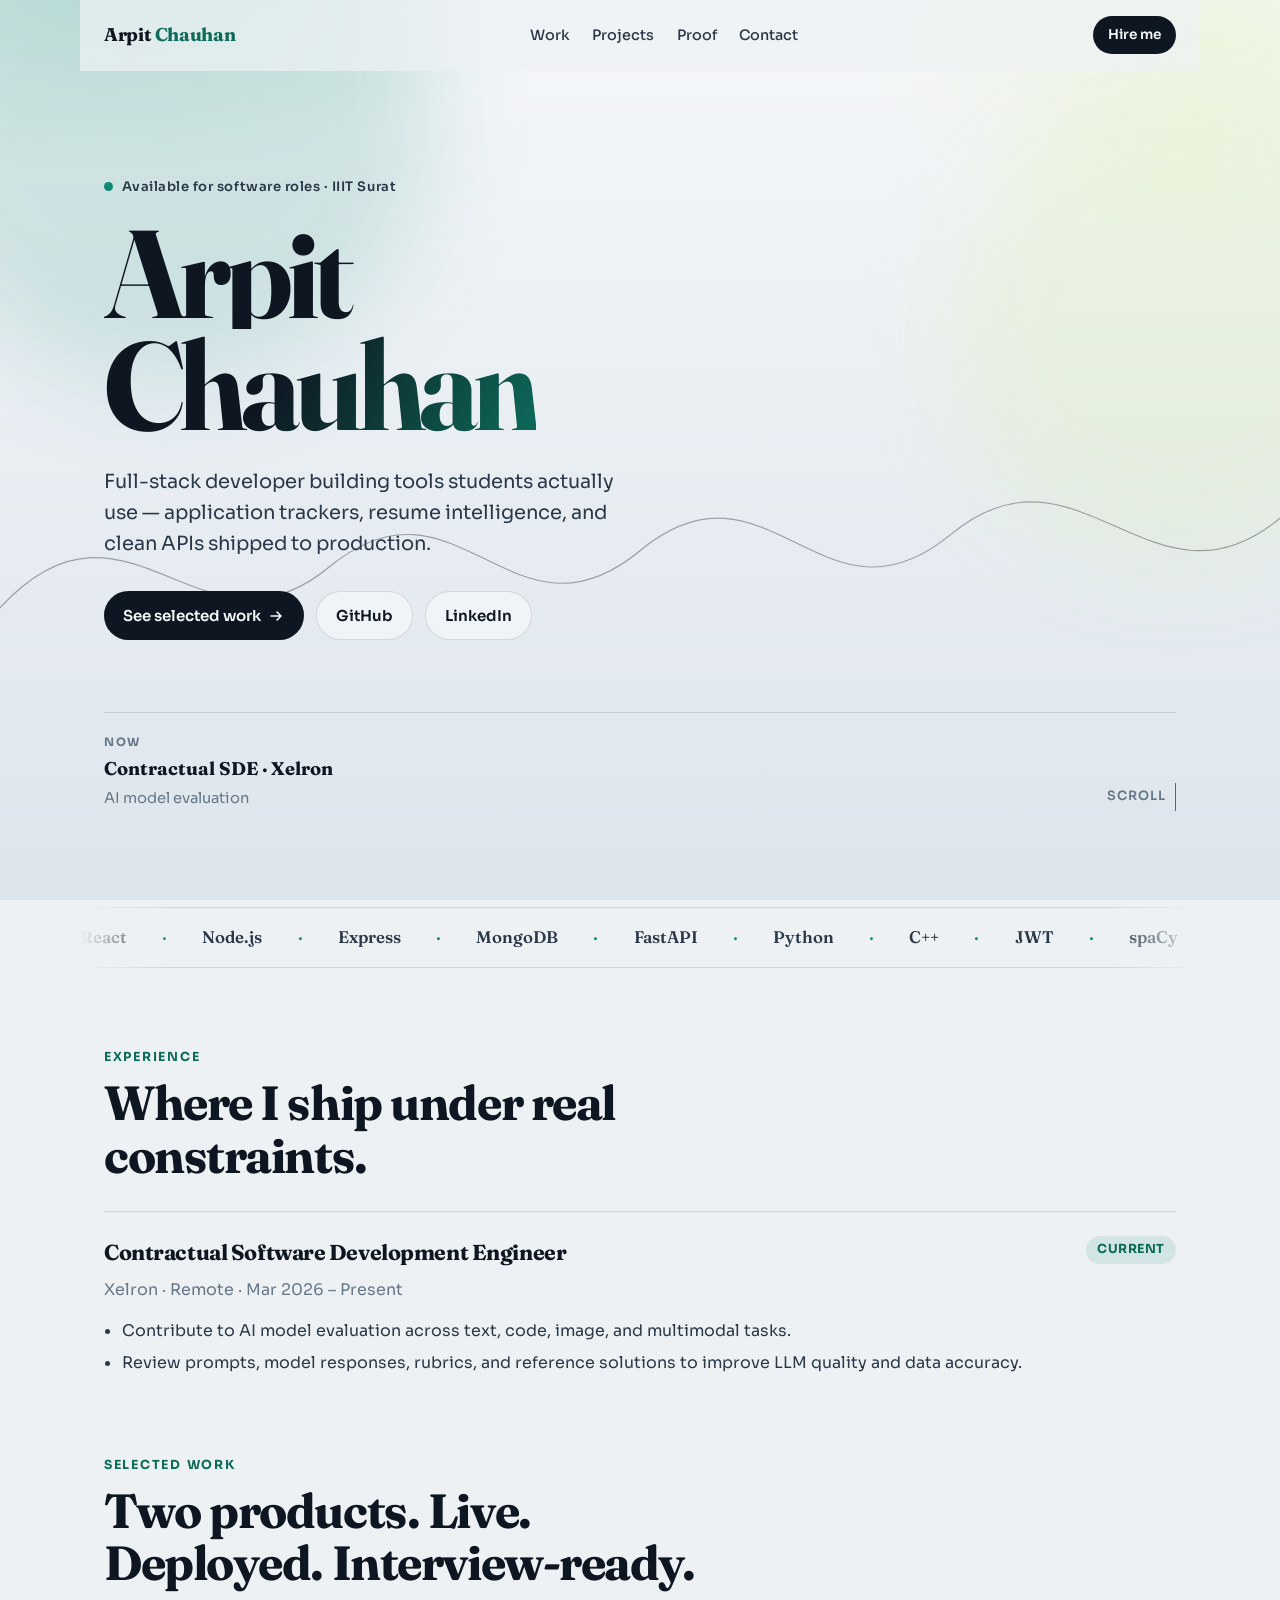
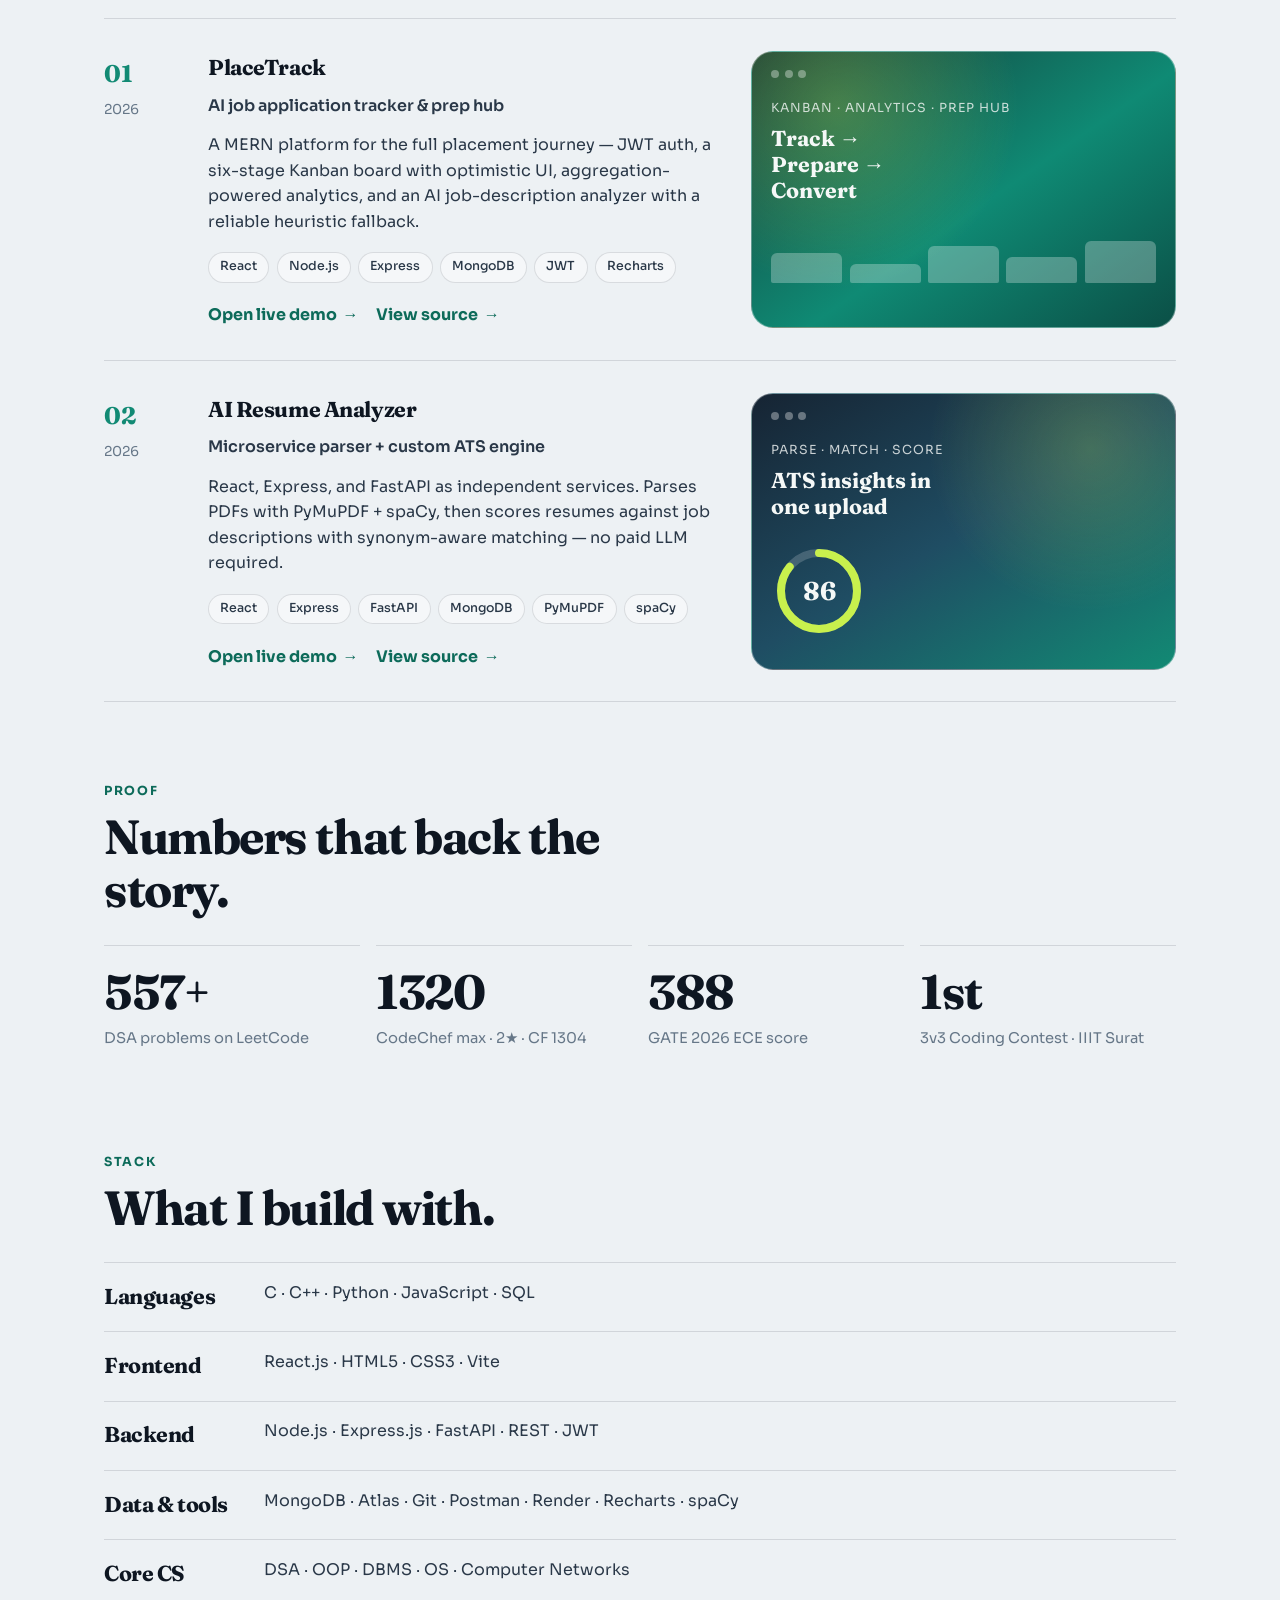
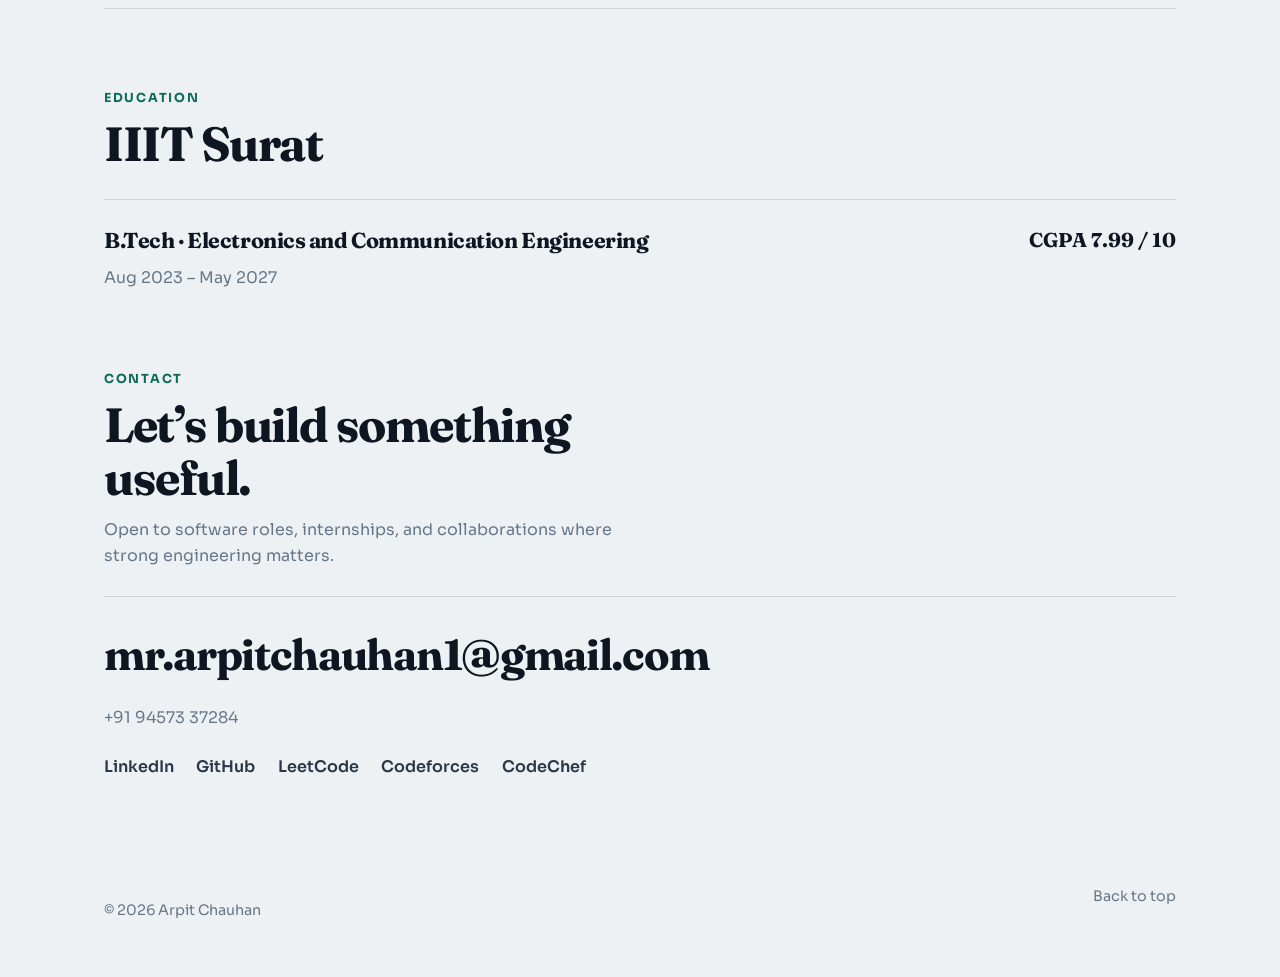
==== commit 37e7ad86: "Update CF rating to 1304" ====
--- a/index.html
+++ b/index.html
@@ -222,7 +222,7 @@
         </li>
         <li class="reveal">
           <strong data-count="1421">0</strong>
-          <span>CodeChef max · 2★ · CF 1187</span>
+          <span>CodeChef max · 2★ · CF 1304</span>
         </li>
         <li class="reveal">
           <strong data-count="418">0</strong>
